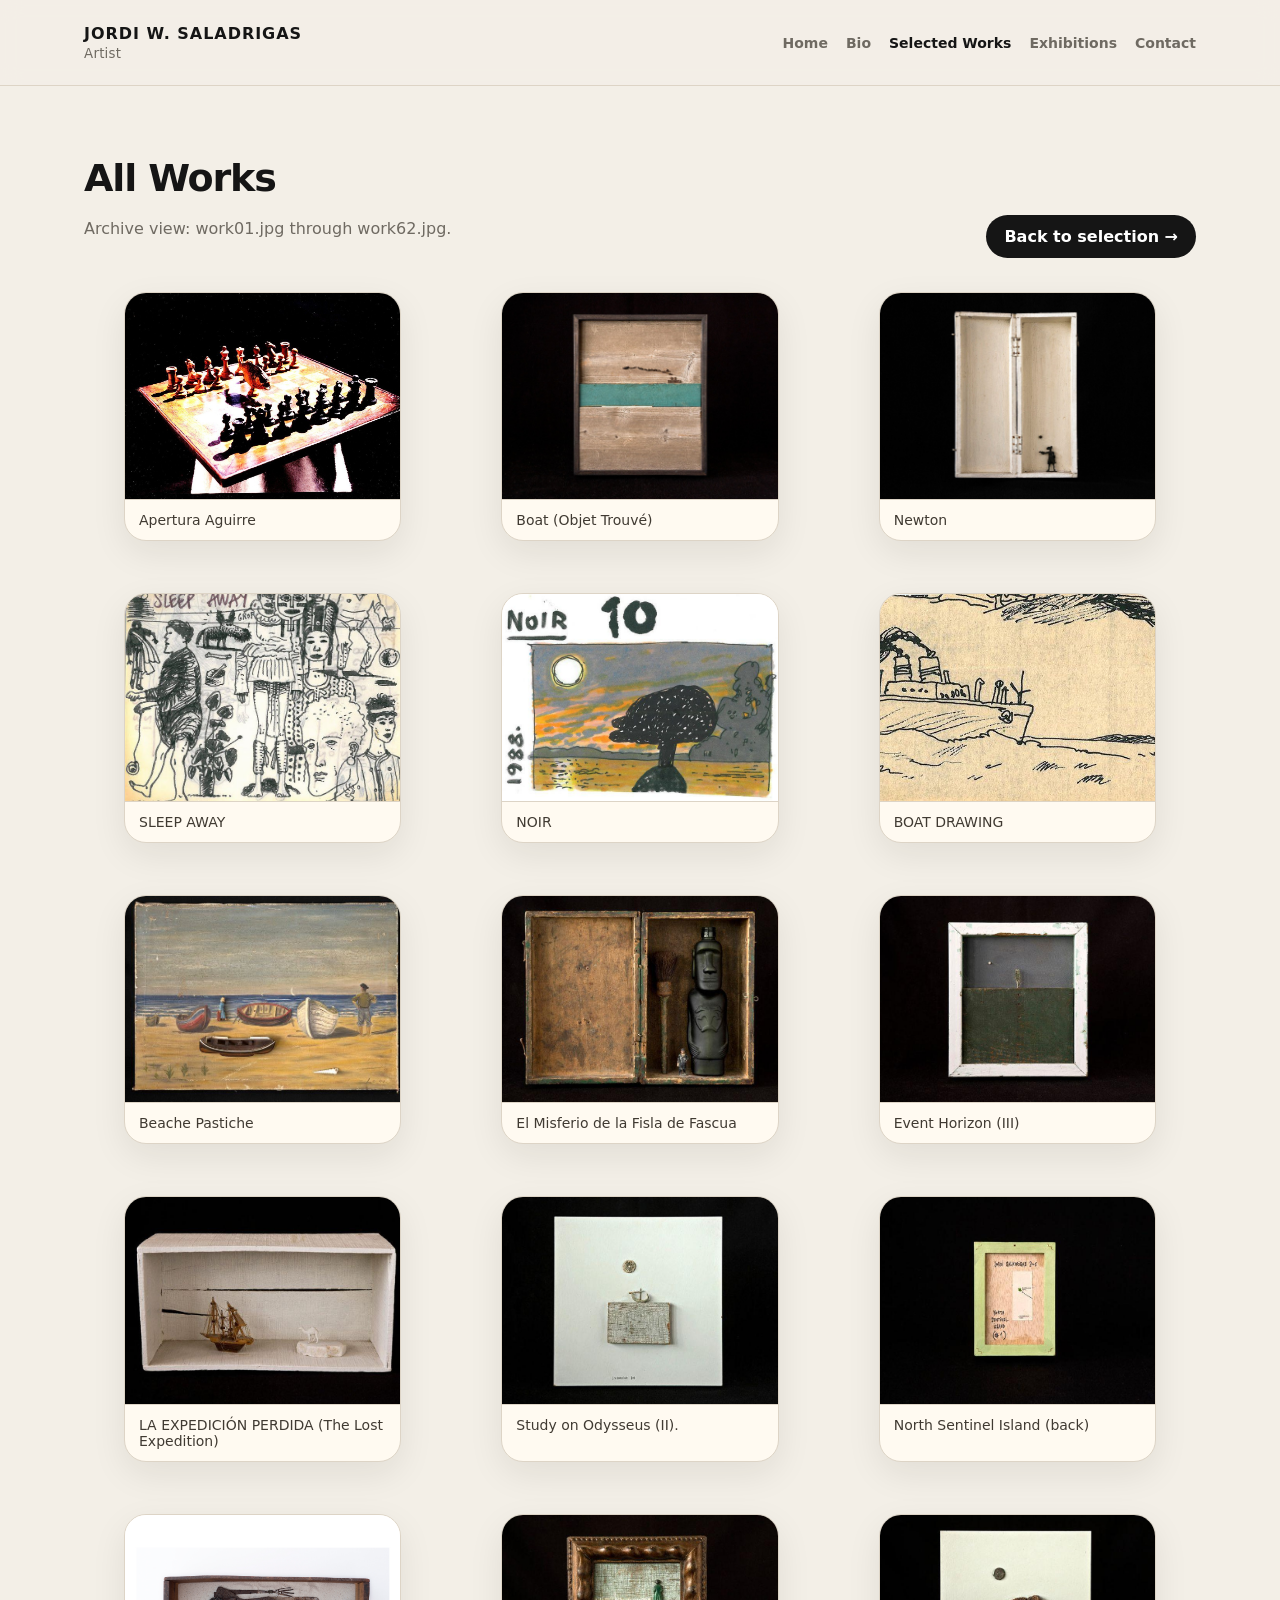
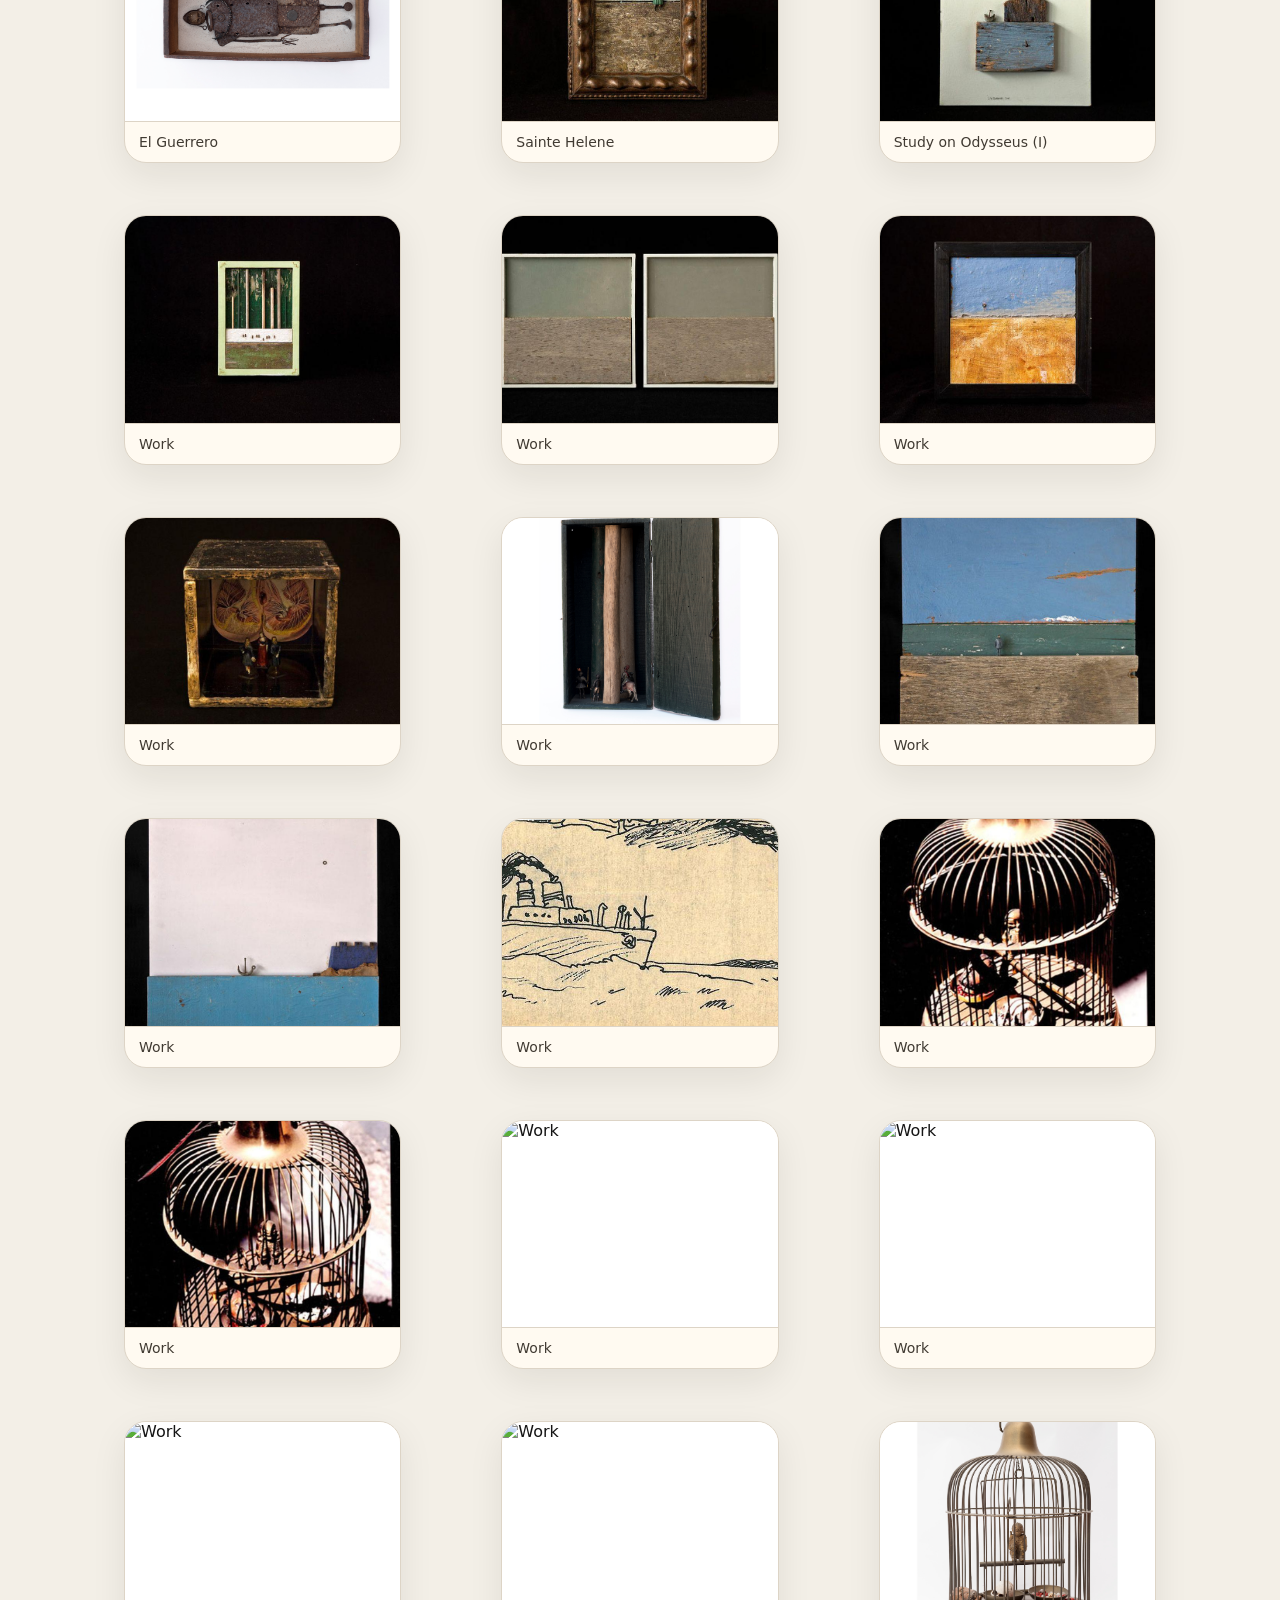
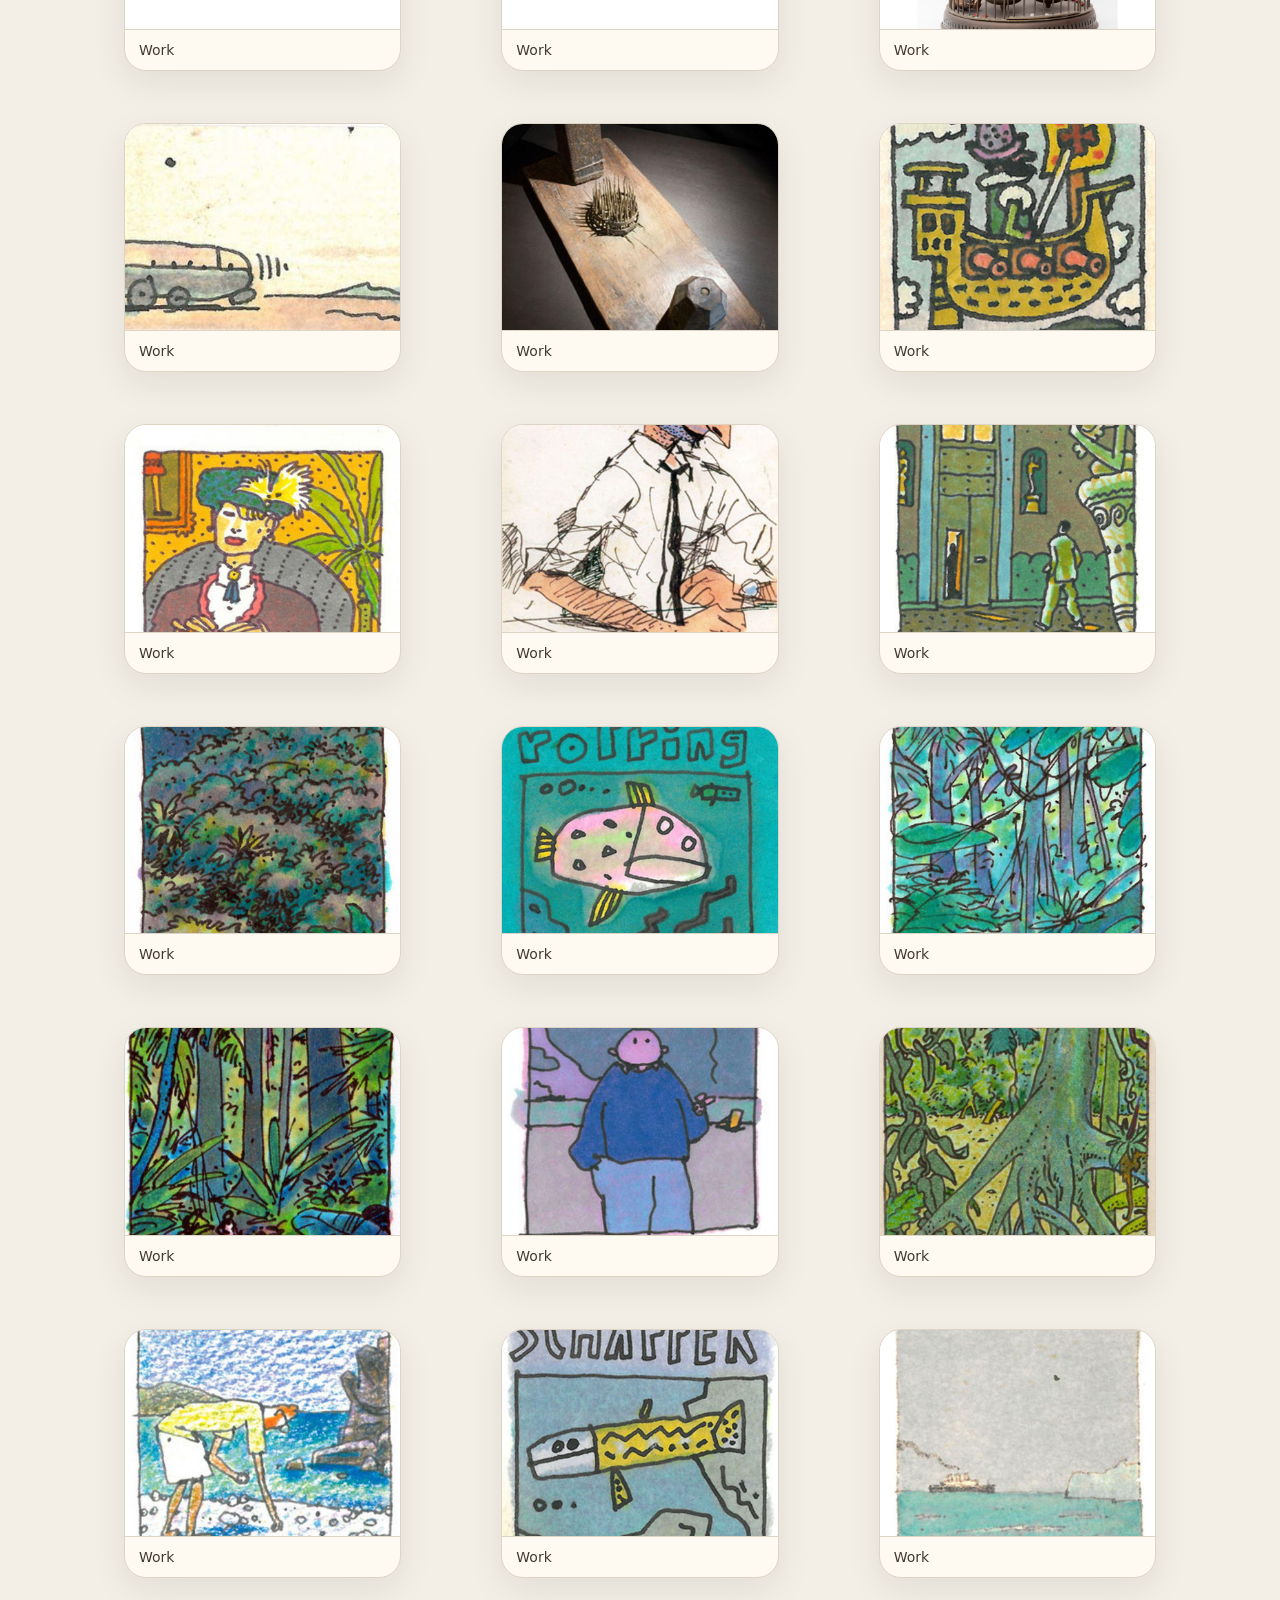
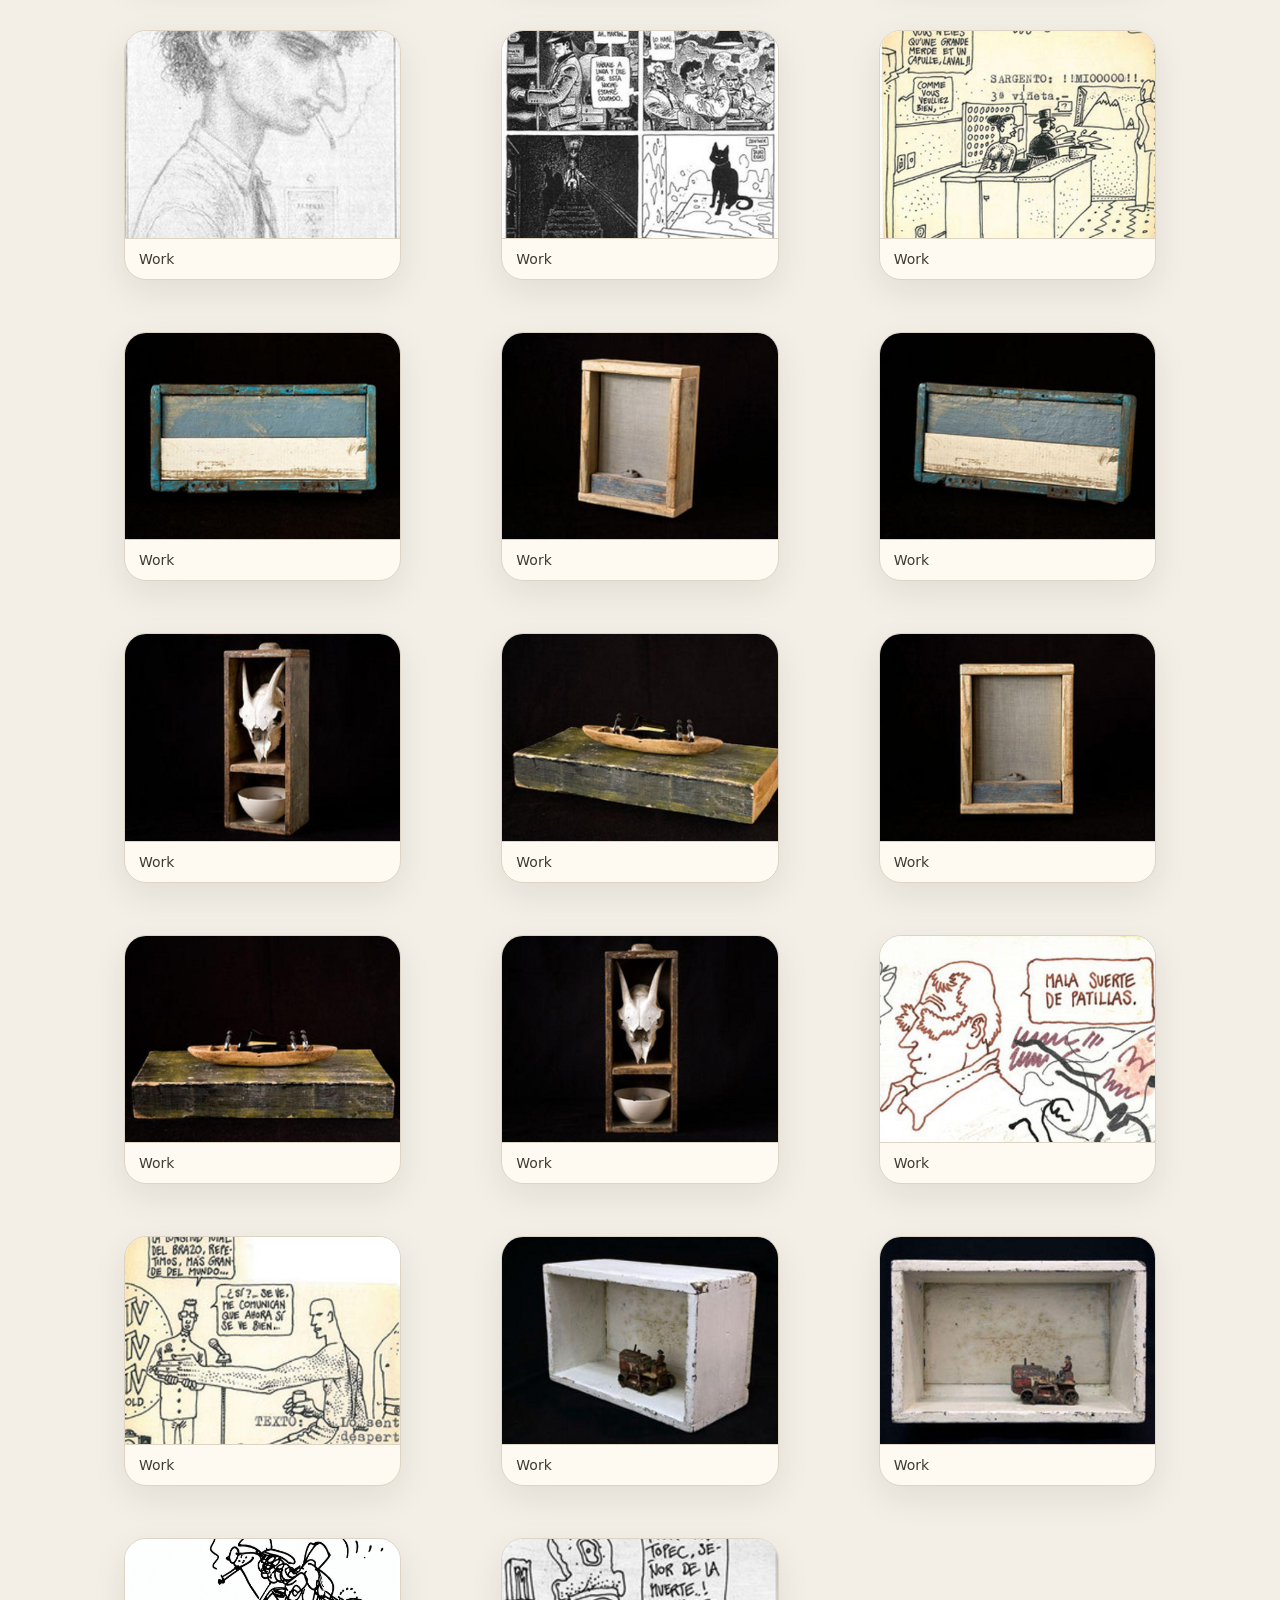
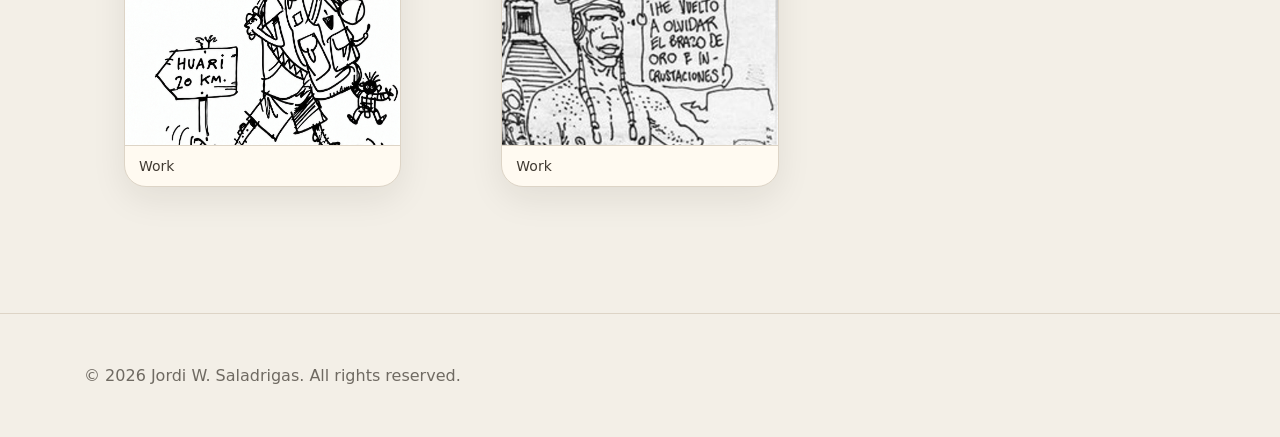
==== all-works.html @ e80fbc84 "Add files via upload" ====
<!doctype html><html lang="en"><head><meta charset="utf-8"><meta name="viewport" content="width=device-width, initial-scale=1"><title>Jordi W. Saladrigas — All Works</title><link rel="stylesheet" href="styles.css?v=cream-mobile-1"></head><body><header><div class="wrap nav"><a class="brand" href="index.html">JORDI W. SALADRIGAS<small>Artist</small></a><nav class="menu"><a href="index.html" class="">Home</a><a href="bio.html" class="">Bio</a><a href="selected-works.html" class="active">Selected Works</a><a href="exhibitions.html" class="">Exhibitions</a><a href="contact.html" class="">Contact</a></nav></div></header><main class="wrap"><section class="section"><div class="section-head"><div><h2>All Works</h2><p class="sub">Archive view: work01.jpg through work62.jpg.</p></div><a class="button" href="selected-works.html">Back to selection →</a></div><div class="grid"><figure class="tile"><img src="assets/work01.jpg" alt="Work" loading="lazy" onclick="openLightbox(this)" onerror="this.closest(\'figure\').remove()"><figcaption class="cap">Work</figcaption></figure><figure class="tile"><img src="assets/work02.jpg" alt="Work" loading="lazy" onclick="openLightbox(this)" onerror="this.closest(\'figure\').remove()"><figcaption class="cap">Work</figcaption></figure><figure class="tile"><img src="assets/work03.jpg" alt="Work" loading="lazy" onclick="openLightbox(this)" onerror="this.closest(\'figure\').remove()"><figcaption class="cap">Work</figcaption></figure><figure class="tile"><img src="assets/work04.jpg" alt="Work" loading="lazy" onclick="openLightbox(this)" onerror="this.closest(\'figure\').remove()"><figcaption class="cap">Work</figcaption></figure><figure class="tile"><img src="assets/work05.jpg" alt="Work" loading="lazy" onclick="openLightbox(this)" onerror="this.closest(\'figure\').remove()"><figcaption class="cap">Work</figcaption></figure><figure class="tile"><img src="assets/work06.jpg" alt="Work" loading="lazy" onclick="openLightbox(this)" onerror="this.closest(\'figure\').remove()"><figcaption class="cap">Work</figcaption></figure><figure class="tile"><img src="assets/work07.jpg" alt="Work" loading="lazy" onclick="openLightbox(this)" onerror="this.closest(\'figure\').remove()"><figcaption class="cap">Work</figcaption></figure><figure class="tile"><img src="assets/work08.jpg" alt="Work" loading="lazy" onclick="openLightbox(this)" onerror="this.closest(\'figure\').remove()"><figcaption class="cap">Work</figcaption></figure><figure class="tile"><img src="assets/work09.jpg" alt="Work" loading="lazy" onclick="openLightbox(this)" onerror="this.closest(\'figure\').remove()"><figcaption class="cap">Work</figcaption></figure><figure class="tile"><img src="assets/work10.jpg" alt="Work" loading="lazy" onclick="openLightbox(this)" onerror="this.closest(\'figure\').remove()"><figcaption class="cap">Work</figcaption></figure><figure class="tile"><img src="assets/work11.jpg" alt="Work" loading="lazy" onclick="openLightbox(this)" onerror="this.closest(\'figure\').remove()"><figcaption class="cap">Work</figcaption></figure><figure class="tile"><img src="assets/work12.jpg" alt="Work" loading="lazy" onclick="openLightbox(this)" onerror="this.closest(\'figure\').remove()"><figcaption class="cap">Work</figcaption></figure><figure class="tile"><img src="assets/work13.jpg" alt="Work" loading="lazy" onclick="openLightbox(this)" onerror="this.closest(\'figure\').remove()"><figcaption class="cap">Work</figcaption></figure><figure class="tile"><img src="assets/work14.jpg" alt="Work" loading="lazy" onclick="openLightbox(this)" onerror="this.closest(\'figure\').remove()"><figcaption class="cap">Work</figcaption></figure><figure class="tile"><img src="assets/work15.jpg" alt="Work" loading="lazy" onclick="openLightbox(this)" onerror="this.closest(\'figure\').remove()"><figcaption class="cap">Work</figcaption></figure><figure class="tile"><img src="assets/work16.jpg" alt="Work" loading="lazy" onclick="openLightbox(this)" onerror="this.closest(\'figure\').remove()"><figcaption class="cap">Work</figcaption></figure><figure class="tile"><img src="assets/work17.jpg" alt="Work" loading="lazy" onclick="openLightbox(this)" onerror="this.closest(\'figure\').remove()"><figcaption class="cap">Work</figcaption></figure><figure class="tile"><img src="assets/work18.jpg" alt="Work" loading="lazy" onclick="openLightbox(this)" onerror="this.closest(\'figure\').remove()"><figcaption class="cap">Work</figcaption></figure><figure class="tile"><img src="assets/work19.jpg" alt="Work" loading="lazy" onclick="openLightbox(this)" onerror="this.closest(\'figure\').remove()"><figcaption class="cap">Work</figcaption></figure><figure class="tile"><img src="assets/work20.jpg" alt="Work" loading="lazy" onclick="openLightbox(this)" onerror="this.closest(\'figure\').remove()"><figcaption class="cap">Work</figcaption></figure><figure class="tile"><img src="assets/work21.jpg" alt="Work" loading="lazy" onclick="openLightbox(this)" onerror="this.closest(\'figure\').remove()"><figcaption class="cap">Work</figcaption></figure><figure class="tile"><img src="assets/work22.jpg" alt="Work" loading="lazy" onclick="openLightbox(this)" onerror="this.closest(\'figure\').remove()"><figcaption class="cap">Work</figcaption></figure><figure class="tile"><img src="assets/work23.jpg" alt="Work" loading="lazy" onclick="openLightbox(this)" onerror="this.closest(\'figure\').remove()"><figcaption class="cap">Work</figcaption></figure><figure class="tile"><img src="assets/work24.jpg" alt="Work" loading="lazy" onclick="openLightbox(this)" onerror="this.closest(\'figure\').remove()"><figcaption class="cap">Work</figcaption></figure><figure class="tile"><img src="assets/work25.jpg" alt="Work" loading="lazy" onclick="openLightbox(this)" onerror="this.closest(\'figure\').remove()"><figcaption class="cap">Work</figcaption></figure><figure class="tile"><img src="assets/work26.jpg" alt="Work" loading="lazy" onclick="openLightbox(this)" onerror="this.closest(\'figure\').remove()"><figcaption class="cap">Work</figcaption></figure><figure class="tile"><img src="assets/work27.jpg" alt="Work" loading="lazy" onclick="openLightbox(this)" onerror="this.closest(\'figure\').remove()"><figcaption class="cap">Work</figcaption></figure><figure class="tile"><img src="assets/work28.jpg" alt="Work" loading="lazy" onclick="openLightbox(this)" onerror="this.closest(\'figure\').remove()"><figcaption class="cap">Work</figcaption></figure><figure class="tile"><img src="assets/work29.jpg" alt="Work" loading="lazy" onclick="openLightbox(this)" onerror="this.closest(\'figure\').remove()"><figcaption class="cap">Work</figcaption></figure><figure class="tile"><img src="assets/work30.jpg" alt="Work" loading="lazy" onclick="openLightbox(this)" onerror="this.closest(\'figure\').remove()"><figcaption class="cap">Work</figcaption></figure><figure class="tile"><img src="assets/work31.jpg" alt="Work" loading="lazy" onclick="openLightbox(this)" onerror="this.closest(\'figure\').remove()"><figcaption class="cap">Work</figcaption></figure><figure class="tile"><img src="assets/work32.jpg" alt="Work" loading="lazy" onclick="openLightbox(this)" onerror="this.closest(\'figure\').remove()"><figcaption class="cap">Work</figcaption></figure><figure class="tile"><img src="assets/work33.jpg" alt="Work" loading="lazy" onclick="openLightbox(this)" onerror="this.closest(\'figure\').remove()"><figcaption class="cap">Work</figcaption></figure><figure class="tile"><img src="assets/work34.jpg" alt="Work" loading="lazy" onclick="openLightbox(this)" onerror="this.closest(\'figure\').remove()"><figcaption class="cap">Work</figcaption></figure><figure class="tile"><img src="assets/work35.jpg" alt="Work" loading="lazy" onclick="openLightbox(this)" onerror="this.closest(\'figure\').remove()"><figcaption class="cap">Work</figcaption></figure><figure class="tile"><img src="assets/work36.jpg" alt="Work" loading="lazy" onclick="openLightbox(this)" onerror="this.closest(\'figure\').remove()"><figcaption class="cap">Work</figcaption></figure><figure class="tile"><img src="assets/work37.jpg" alt="Work" loading="lazy" onclick="openLightbox(this)" onerror="this.closest(\'figure\').remove()"><figcaption class="cap">Work</figcaption></figure><figure class="tile"><img src="assets/work38.jpg" alt="Work" loading="lazy" onclick="openLightbox(this)" onerror="this.closest(\'figure\').remove()"><figcaption class="cap">Work</figcaption></figure><figure class="tile"><img src="assets/work39.jpg" alt="Work" loading="lazy" onclick="openLightbox(this)" onerror="this.closest(\'figure\').remove()"><figcaption class="cap">Work</figcaption></figure><figure class="tile"><img src="assets/work40.jpg" alt="Work" loading="lazy" onclick="openLightbox(this)" onerror="this.closest(\'figure\').remove()"><figcaption class="cap">Work</figcaption></figure><figure class="tile"><img src="assets/work41.jpg" alt="Work" loading="lazy" onclick="openLightbox(this)" onerror="this.closest(\'figure\').remove()"><figcaption class="cap">Work</figcaption></figure><figure class="tile"><img src="assets/work42.jpg" alt="Work" loading="lazy" onclick="openLightbox(this)" onerror="this.closest(\'figure\').remove()"><figcaption class="cap">Work</figcaption></figure><figure class="tile"><img src="assets/work43.jpg" alt="Work" loading="lazy" onclick="openLightbox(this)" onerror="this.closest(\'figure\').remove()"><figcaption class="cap">Work</figcaption></figure><figure class="tile"><img src="assets/work44.jpg" alt="Work" loading="lazy" onclick="openLightbox(this)" onerror="this.closest(\'figure\').remove()"><figcaption class="cap">Work</figcaption></figure><figure class="tile"><img src="assets/work45.jpg" alt="Work" loading="lazy" onclick="openLightbox(this)" onerror="this.closest(\'figure\').remove()"><figcaption class="cap">Work</figcaption></figure><figure class="tile"><img src="assets/work46.jpg" alt="Work" loading="lazy" onclick="openLightbox(this)" onerror="this.closest(\'figure\').remove()"><figcaption class="cap">Work</figcaption></figure><figure class="tile"><img src="assets/work47.jpg" alt="Work" loading="lazy" onclick="openLightbox(this)" onerror="this.closest(\'figure\').remove()"><figcaption class="cap">Work</figcaption></figure><figure class="tile"><img src="assets/work48.jpg" alt="Work" loading="lazy" onclick="openLightbox(this)" onerror="this.closest(\'figure\').remove()"><figcaption class="cap">Work</figcaption></figure><figure class="tile"><img src="assets/work49.jpg" alt="Work" loading="lazy" onclick="openLightbox(this)" onerror="this.closest(\'figure\').remove()"><figcaption class="cap">Work</figcaption></figure><figure class="tile"><img src="assets/work50.jpg" alt="Work" loading="lazy" onclick="openLightbox(this)" onerror="this.closest(\'figure\').remove()"><figcaption class="cap">Work</figcaption></figure><figure class="tile"><img src="assets/work51.jpg" alt="Work" loading="lazy" onclick="openLightbox(this)" onerror="this.closest(\'figure\').remove()"><figcaption class="cap">Work</figcaption></figure><figure class="tile"><img src="assets/work52.jpg" alt="Work" loading="lazy" onclick="openLightbox(this)" onerror="this.closest(\'figure\').remove()"><figcaption class="cap">Work</figcaption></figure><figure class="tile"><img src="assets/work53.jpg" alt="Work" loading="lazy" onclick="openLightbox(this)" onerror="this.closest(\'figure\').remove()"><figcaption class="cap">Work</figcaption></figure><figure class="tile"><img src="assets/work54.jpg" alt="Work" loading="lazy" onclick="openLightbox(this)" onerror="this.closest(\'figure\').remove()"><figcaption class="cap">Work</figcaption></figure><figure class="tile"><img src="assets/work55.jpg" alt="Work" loading="lazy" onclick="openLightbox(this)" onerror="this.closest(\'figure\').remove()"><figcaption class="cap">Work</figcaption></figure><figure class="tile"><img src="assets/work56.jpg" alt="Work" loading="lazy" onclick="openLightbox(this)" onerror="this.closest(\'figure\').remove()"><figcaption class="cap">Work</figcaption></figure><figure class="tile"><img src="assets/work57.jpg" alt="Work" loading="lazy" onclick="openLightbox(this)" onerror="this.closest(\'figure\').remove()"><figcaption class="cap">Work</figcaption></figure><figure class="tile"><img src="assets/work58.jpg" alt="Work" loading="lazy" onclick="openLightbox(this)" onerror="this.closest(\'figure\').remove()"><figcaption class="cap">Work</figcaption></figure><figure class="tile"><img src="assets/work59.jpg" alt="Work" loading="lazy" onclick="openLightbox(this)" onerror="this.closest(\'figure\').remove()"><figcaption class="cap">Work</figcaption></figure><figure class="tile"><img src="assets/work60.jpg" alt="Work" loading="lazy" onclick="openLightbox(this)" onerror="this.closest(\'figure\').remove()"><figcaption class="cap">Work</figcaption></figure><figure class="tile"><img src="assets/work61.jpg" alt="Work" loading="lazy" onclick="openLightbox(this)" onerror="this.closest(\'figure\').remove()"><figcaption class="cap">Work</figcaption></figure><figure class="tile"><img src="assets/work62.jpg" alt="Work" loading="lazy" onclick="openLightbox(this)" onerror="this.closest(\'figure\').remove()"><figcaption class="cap">Work</figcaption></figure></div></section><dialog id="lb" onclick="if(event.target===this)this.close()"><button class="close" onclick="document.getElementById('lb').close()">Close</button><div class="lightbox"><img id="lbimg" alt="Work"></div></dialog></main><footer><div class="wrap">© <span id="y"></span> Jordi W. Saladrigas. All rights reserved.</div></footer><script>
async function applyTitles(){try{const r=await fetch('assets/titles.json',{cache:'no-store'});if(!r.ok)return;const m=await r.json();document.querySelectorAll('figure.tile').forEach(f=>{const i=f.querySelector('img'),c=f.querySelector('.cap');if(!i||!c)return;const k=(i.getAttribute('src')||'').split('/').pop();const t=m[k];if(t&&t.trim()){c.textContent=t;i.alt=t;}})}catch(e){console.log('titles.json not loaded',e)}}
function openLightbox(img){const lb=document.getElementById('lb'),im=document.getElementById('lbimg');im.src=img.src;im.alt=img.alt||'Work';lb.showModal();}
document.addEventListener('DOMContentLoaded',()=>{const y=document.getElementById('y');if(y)y.textContent=new Date().getFullYear();applyTitles();});
</script></body></html>
---- styles.css ----
:root{
  --bg:#f3efe7;
  --paper:#fffaf1;
  --ink:#151515;
  --muted:#6f6a62;
  --line:#ddd4c6;
  --accent:#7a2f1f;
  --shadow:0 12px 35px rgba(30,20,10,.08);
}

*{box-sizing:border-box}
html,body{
  margin:0 !important;
  padding:0 !important;
  background:#f3efe7 !important;
  color:#151515 !important;
  font-family:Inter,system-ui,-apple-system,Segoe UI,Roboto,Arial,sans-serif;
  overflow-x:hidden;
}
body{min-width:0}
a{color:inherit;text-decoration:none}
img{max-width:100%;display:block}
.wrap{width:100%;max-width:1160px;margin:0 auto;padding:24px}

header{
  position:sticky;
  top:0;
  z-index:10;
  background:rgba(243,239,231,.94) !important;
  backdrop-filter:blur(10px);
  border-bottom:1px solid var(--line);
}
.nav{display:flex;align-items:center;justify-content:space-between;gap:24px}
.brand{font-weight:800;letter-spacing:.06em;font-size:16px;flex:0 0 auto}
.brand small{display:block;font-weight:400;letter-spacing:.02em;color:var(--muted);margin-top:3px}
.menu{display:flex;gap:18px;align-items:center;justify-content:flex-end;flex-wrap:wrap;font-weight:600;font-size:14px;color:var(--muted)}
.menu a.active,.menu a:hover{color:var(--ink)}

.hero{display:grid;grid-template-columns:minmax(0,1.05fr) minmax(0,.95fr);gap:34px;align-items:center;padding:56px 0 34px}
.kicker{text-transform:uppercase;letter-spacing:.16em;color:var(--accent);font-size:12px;font-weight:800}
h1{font-size:clamp(34px,5vw,64px);line-height:.96;margin:14px 0 18px;letter-spacing:-.04em}
h2{font-size:clamp(25px,3vw,38px);margin:0 0 14px;letter-spacing:-.03em}
h3{font-size:20px;margin:0 0 12px}
.lead{font-size:clamp(17px,1.7vw,21px);line-height:1.6;color:#332f29;max-width:680px}
.sub{color:var(--muted);line-height:1.6}

.hero-card,.hero-figure{
  background:var(--paper) !important;
  border:1px solid var(--line);
  border-radius:26px;
  padding:16px;
  box-shadow:var(--shadow);
  overflow:hidden;
}
.hero-card img,.hero-figure img{width:100%;max-height:560px;object-fit:contain;border-radius:18px;background:#fff}

.section{padding:46px 0}
.section-head{display:flex;align-items:flex-end;justify-content:space-between;gap:20px;margin-bottom:18px}
.grid{display:grid;grid-template-columns:repeat(3,minmax(0,1fr));gap:20px}
.tile{position:relative;background:var(--paper) !important;border:1px solid var(--line);border-radius:22px;overflow:hidden;box-shadow:var(--shadow)}
.tile img{width:100%;aspect-ratio:4/3;object-fit:cover;background:#fff;cursor:zoom-in}
.tile .cap,.cap{position:static !important;padding:12px 14px;color:#403a32 !important;font-size:14px;border-top:1px solid var(--line);background:transparent !important}

.card{background:var(--paper) !important;border:1px solid var(--line);border-radius:24px;padding:24px;box-shadow:var(--shadow);line-height:1.7;max-width:100%;overflow-wrap:anywhere}
.list{list-style:none;margin:0;padding:0}
.list li{padding:14px 0;border-bottom:1px solid var(--line);color:#302b25}
.button{display:inline-flex;align-items:center;gap:8px;background:#151515;color:#fff;border-radius:999px;padding:12px 18px;font-weight:700}
.button:hover{background:var(--accent)}
footer{border-top:1px solid var(--line);color:var(--muted);padding:28px 0;margin-top:40px}

dialog{border:none;padding:0;background:transparent}
dialog::backdrop{background:rgba(0,0,0,.78)}
.lightbox{max-width:min(94vw,1180px);max-height:92vh}
.lightbox img{max-width:100%;max-height:90vh;width:auto;height:auto;background:#fff}
.close{position:fixed;top:18px;right:20px;border:1px solid rgba(255,255,255,.4);background:rgba(0,0,0,.72);color:#fff;border-radius:999px;padding:9px 14px;cursor:pointer;font-weight:700}

@media(max-width:880px){
  .wrap{padding:20px}
  .hero{grid-template-columns:1fr;padding-top:28px}
  .grid{grid-template-columns:repeat(2,minmax(0,1fr))}
  .section-head{align-items:flex-start;flex-direction:column}
}

@media(max-width:560px){
  .wrap{padding:16px}
  .nav{flex-direction:column;align-items:flex-start;gap:12px}
  .brand{font-size:15px}
  .menu{width:100%;display:grid;grid-template-columns:repeat(2,minmax(0,1fr));gap:8px;font-size:13px}
  .menu a{padding:9px 10px;border:1px solid var(--line);border-radius:999px;background:rgba(255,250,241,.75);text-align:center;white-space:normal}
  h1{font-size:36px;line-height:1.02}
  h2{font-size:28px}
  .hero{gap:20px;padding:28px 0 20px}
  .section{padding:30px 0}
  .grid{grid-template-columns:1fr;gap:16px}
  .button{width:100%;justify-content:center;text-align:center;white-space:normal}
  .card{padding:18px}
}
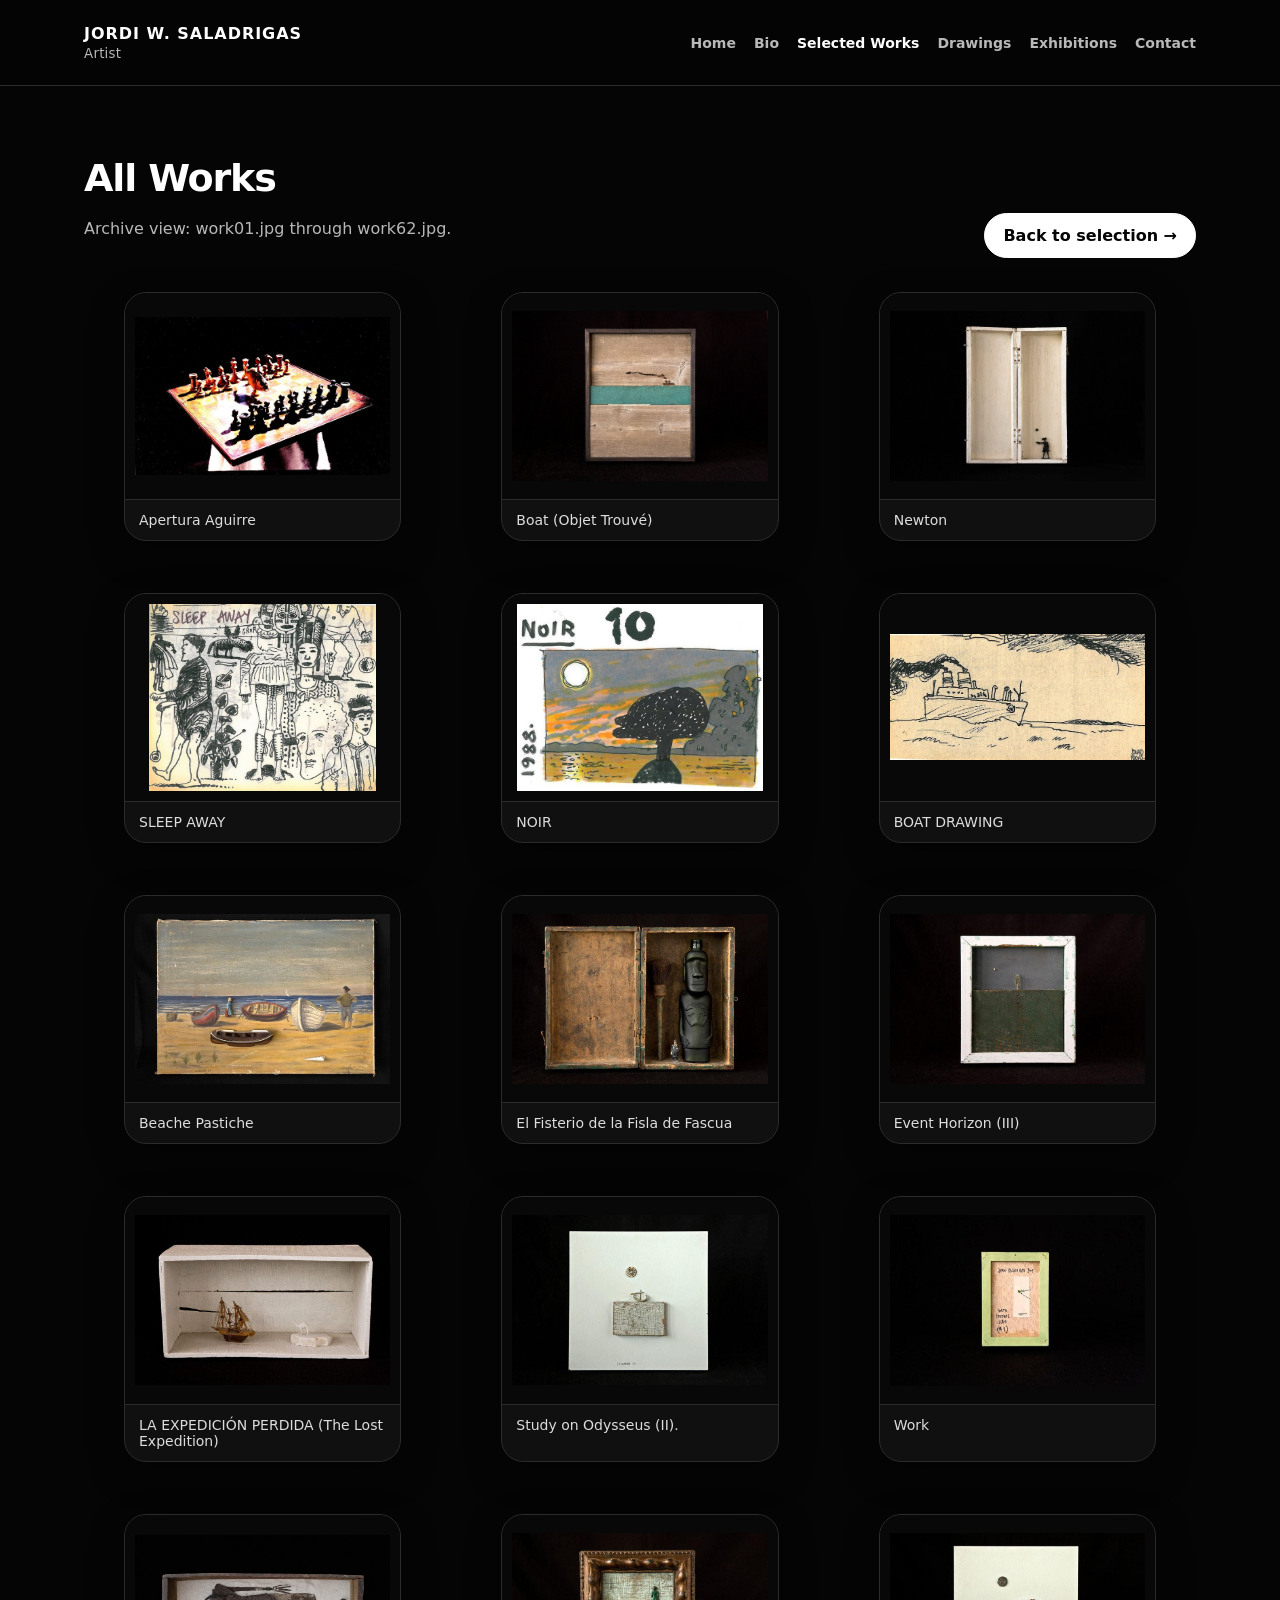
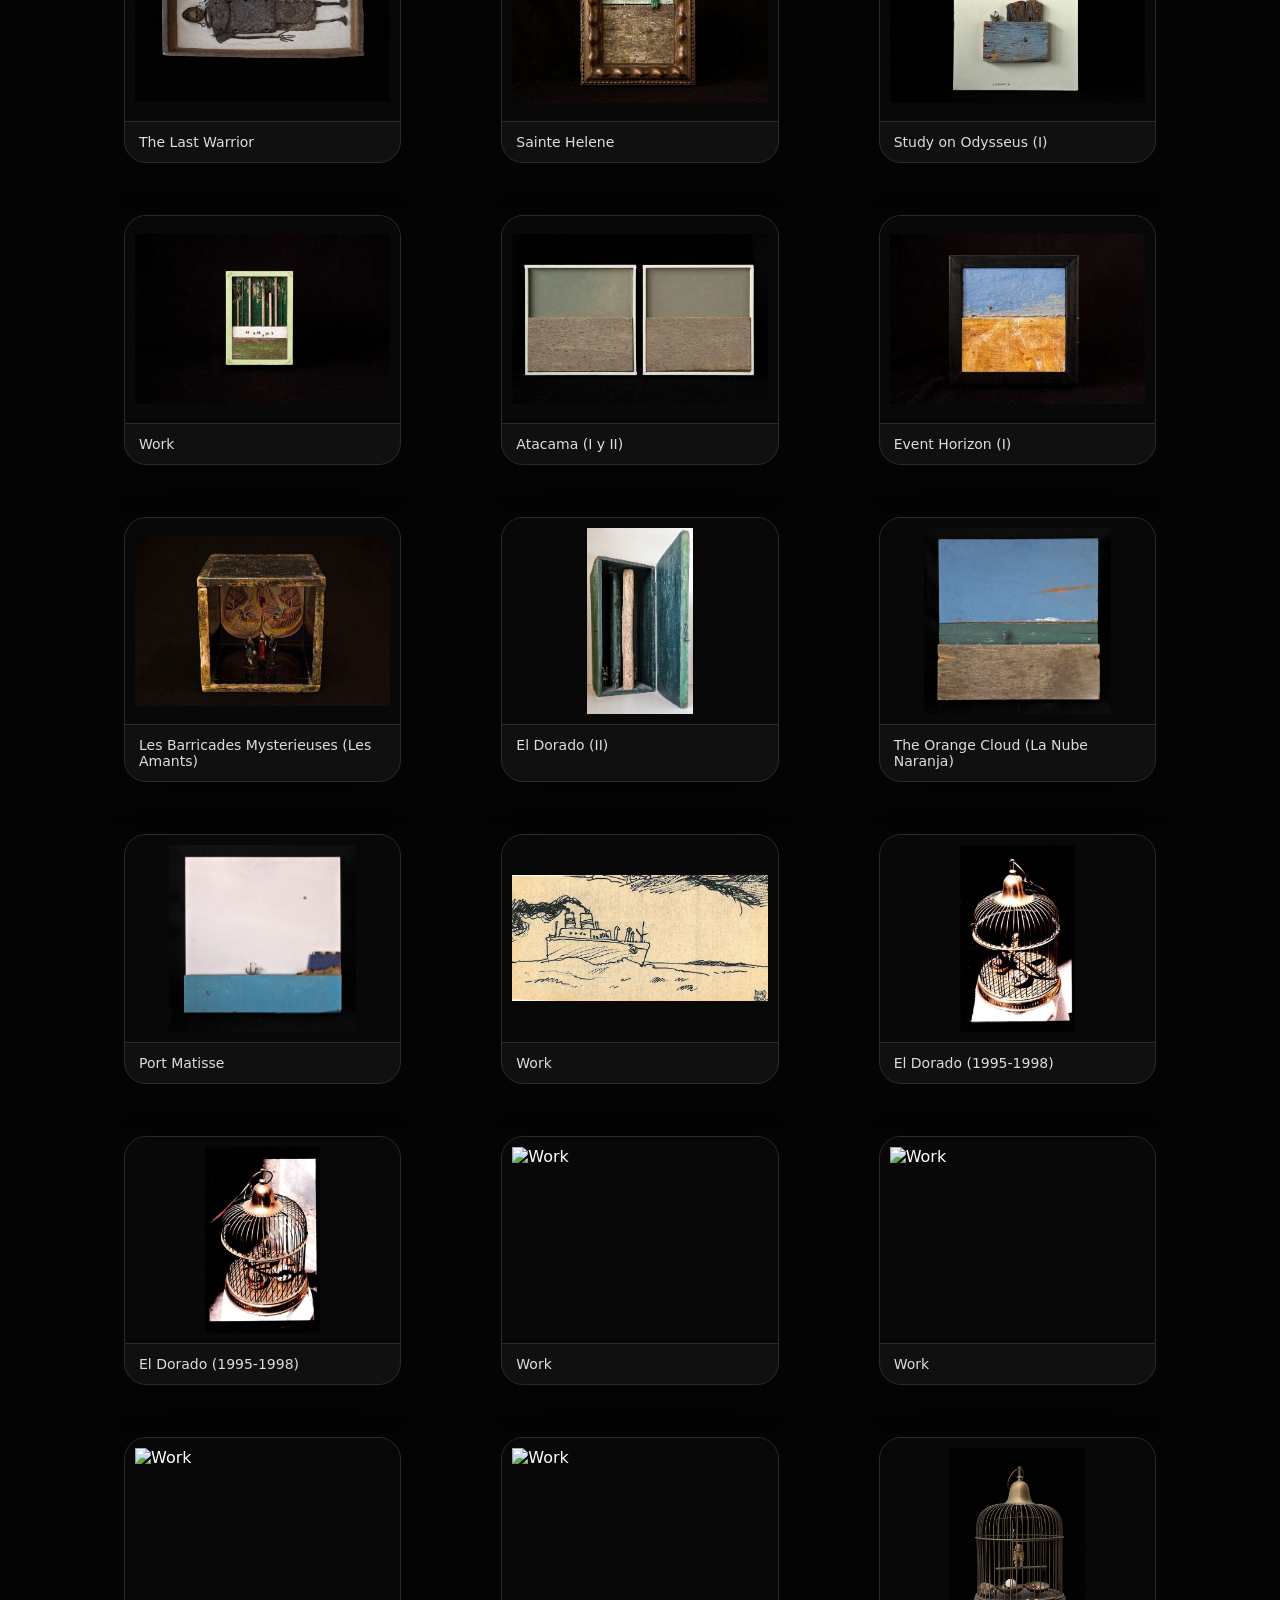
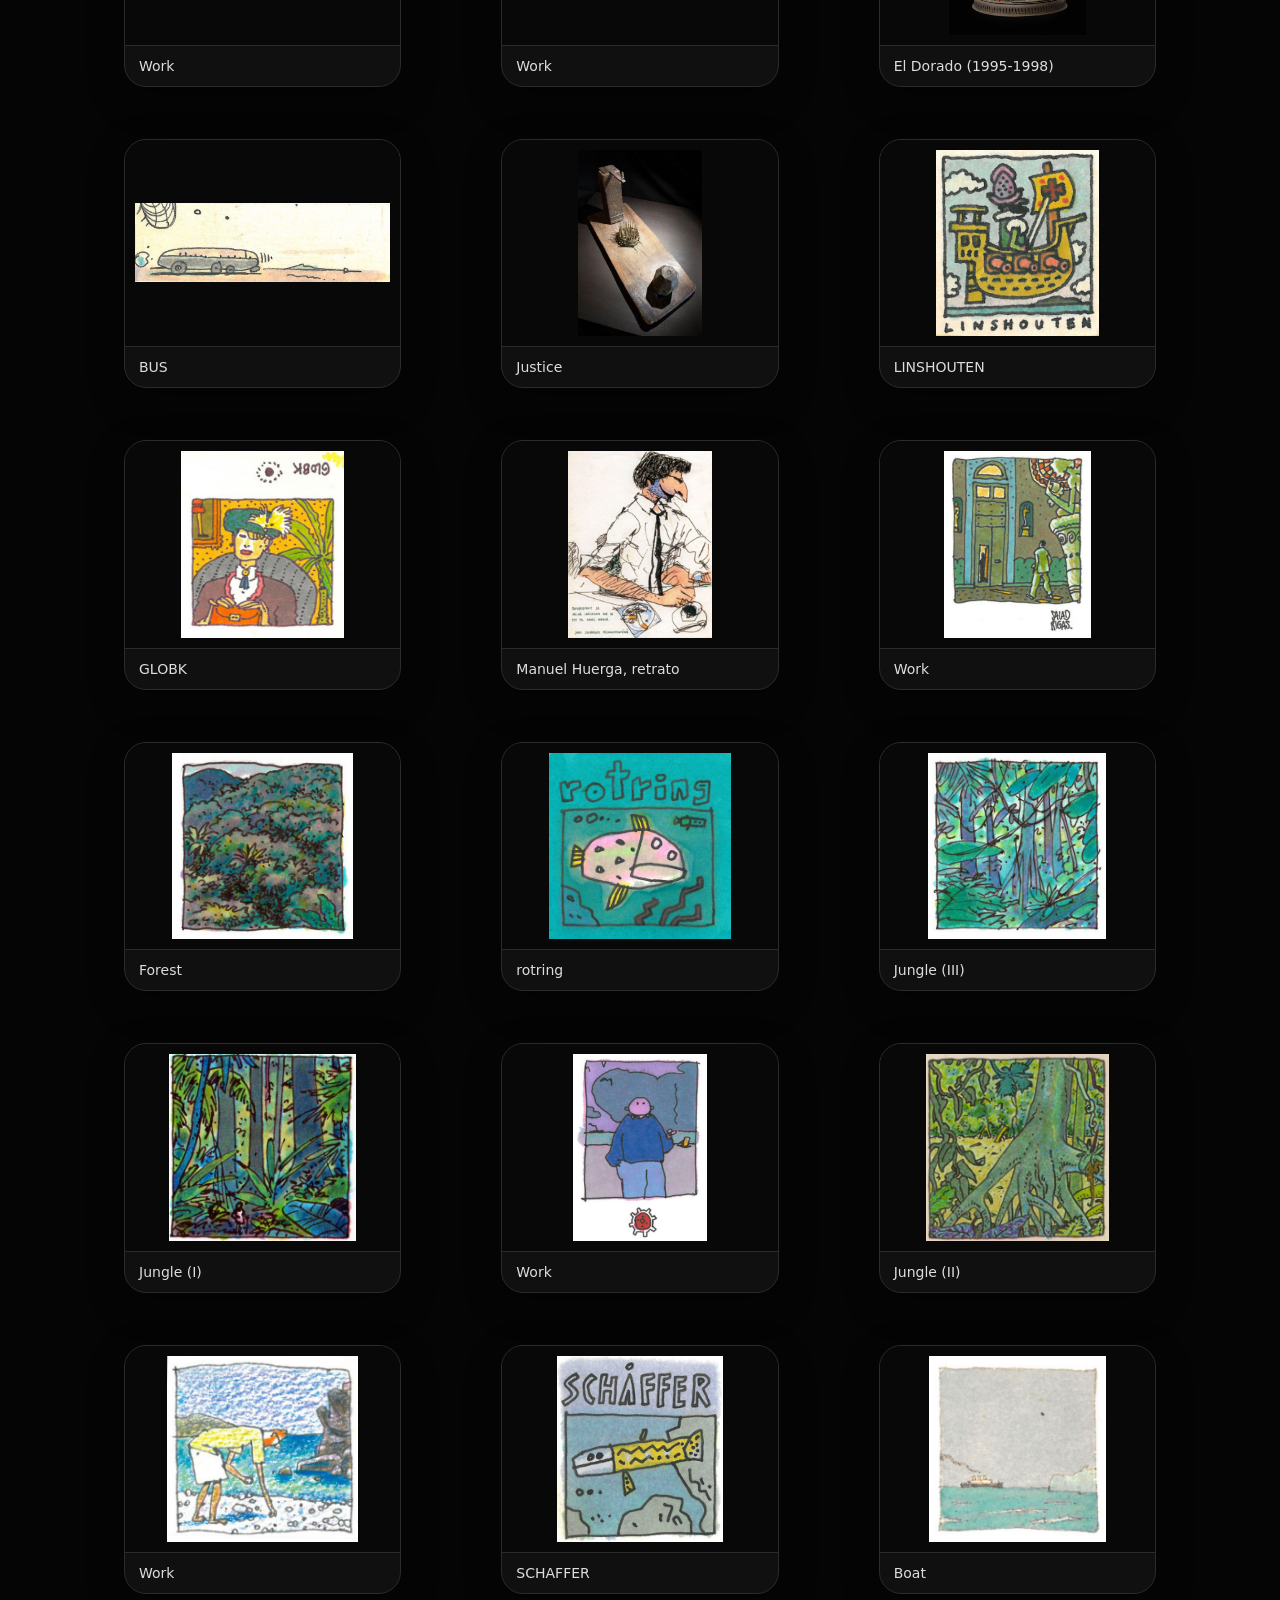
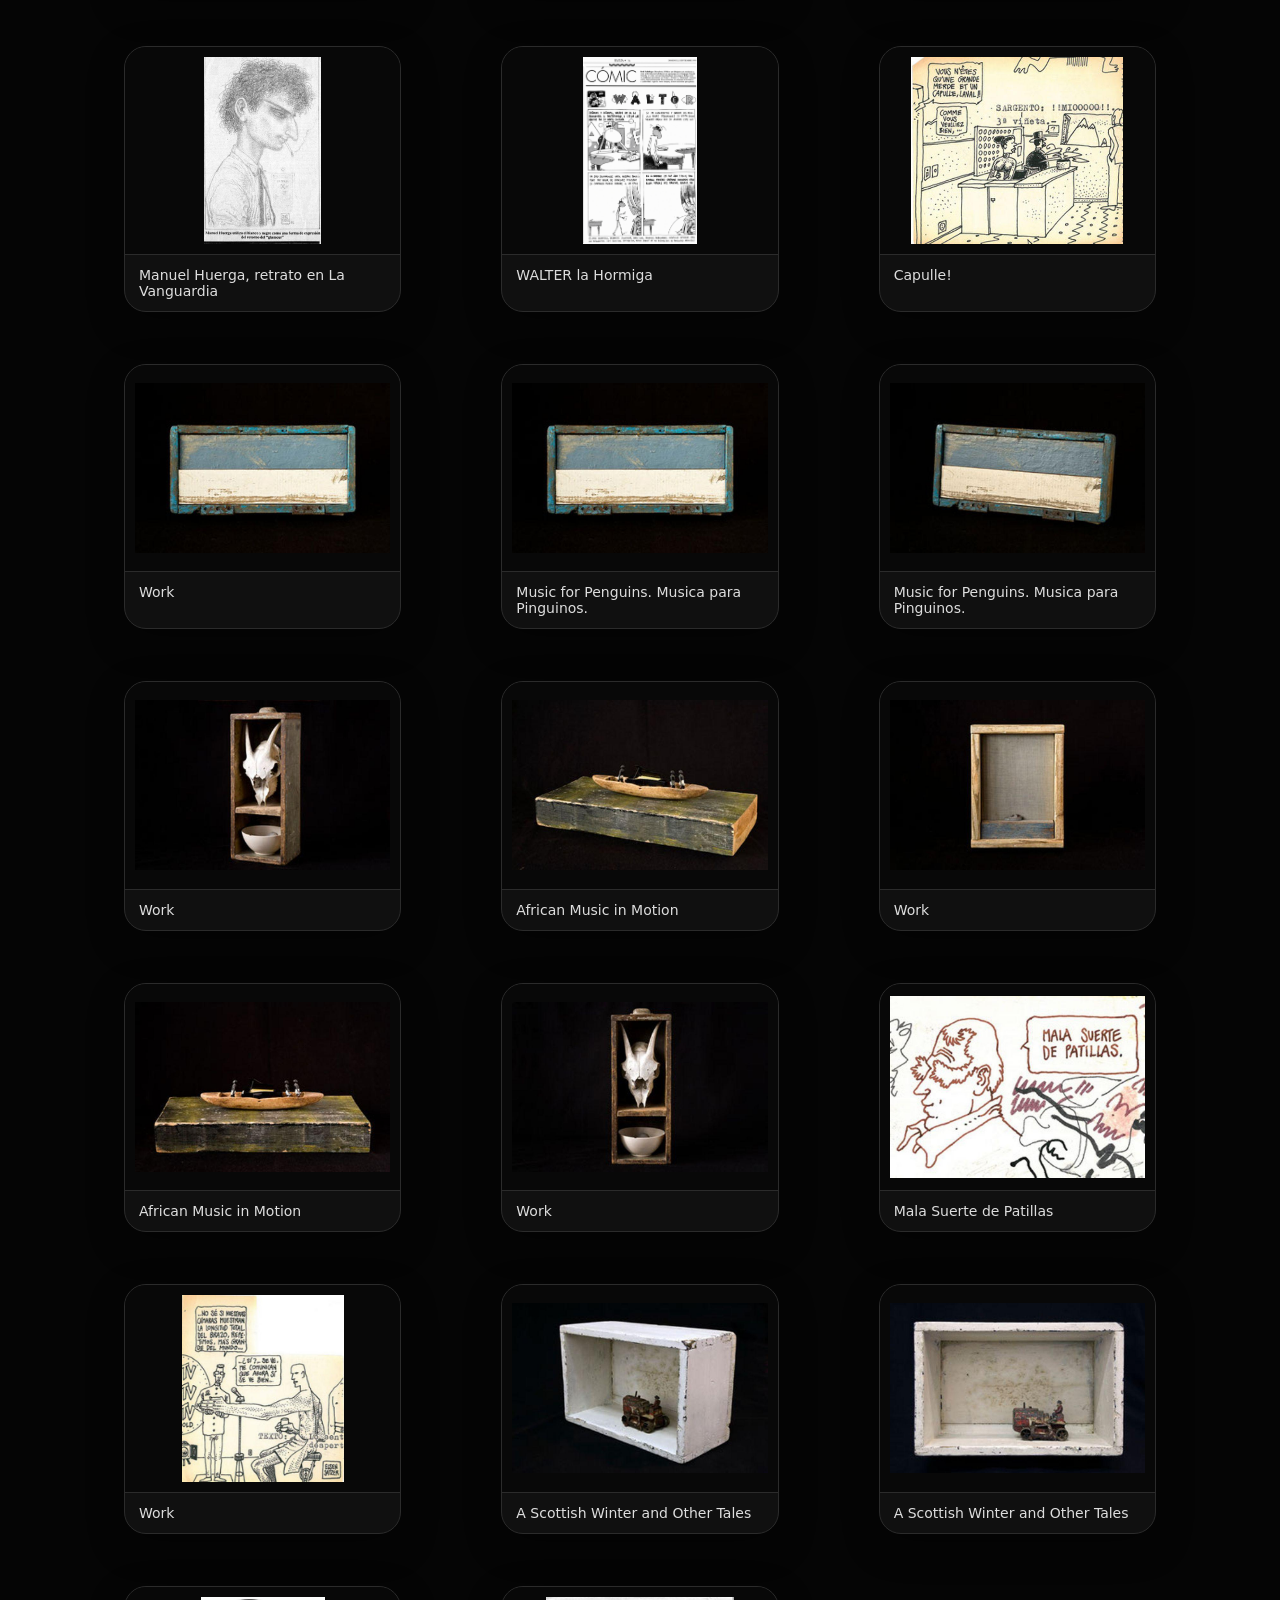
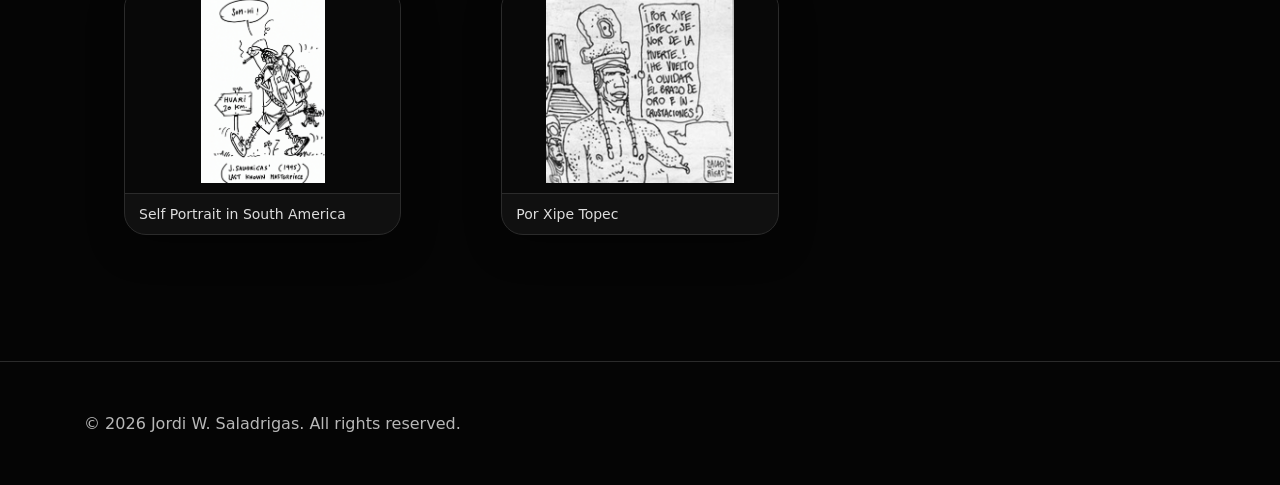
==== commit d8bd3e3b: "Add Drawings tab and 1980s drawing gallery" ====
--- a/all-works.html
+++ b/all-works.html
@@ -1,4 +1,4 @@
-<!doctype html><html lang="en"><head><meta charset="utf-8"><meta name="viewport" content="width=device-width, initial-scale=1"><title>Jordi W. Saladrigas — All Works</title><link rel="stylesheet" href="styles.css?v=cream-mobile-1"></head><body><header><div class="wrap nav"><a class="brand" href="index.html">JORDI W. SALADRIGAS<small>Artist</small></a><nav class="menu"><a href="index.html" class="">Home</a><a href="bio.html" class="">Bio</a><a href="selected-works.html" class="active">Selected Works</a><a href="exhibitions.html" class="">Exhibitions</a><a href="contact.html" class="">Contact</a></nav></div></header><main class="wrap"><section class="section"><div class="section-head"><div><h2>All Works</h2><p class="sub">Archive view: work01.jpg through work62.jpg.</p></div><a class="button" href="selected-works.html">Back to selection →</a></div><div class="grid"><figure class="tile"><img src="assets/work01.jpg" alt="Work" loading="lazy" onclick="openLightbox(this)" onerror="this.closest(\'figure\').remove()"><figcaption class="cap">Work</figcaption></figure><figure class="tile"><img src="assets/work02.jpg" alt="Work" loading="lazy" onclick="openLightbox(this)" onerror="this.closest(\'figure\').remove()"><figcaption class="cap">Work</figcaption></figure><figure class="tile"><img src="assets/work03.jpg" alt="Work" loading="lazy" onclick="openLightbox(this)" onerror="this.closest(\'figure\').remove()"><figcaption class="cap">Work</figcaption></figure><figure class="tile"><img src="assets/work04.jpg" alt="Work" loading="lazy" onclick="openLightbox(this)" onerror="this.closest(\'figure\').remove()"><figcaption class="cap">Work</figcaption></figure><figure class="tile"><img src="assets/work05.jpg" alt="Work" loading="lazy" onclick="openLightbox(this)" onerror="this.closest(\'figure\').remove()"><figcaption class="cap">Work</figcaption></figure><figure class="tile"><img src="assets/work06.jpg" alt="Work" loading="lazy" onclick="openLightbox(this)" onerror="this.closest(\'figure\').remove()"><figcaption class="cap">Work</figcaption></figure><figure class="tile"><img src="assets/work07.jpg" alt="Work" loading="lazy" onclick="openLightbox(this)" onerror="this.closest(\'figure\').remove()"><figcaption class="cap">Work</figcaption></figure><figure class="tile"><img src="assets/work08.jpg" alt="Work" loading="lazy" onclick="openLightbox(this)" onerror="this.closest(\'figure\').remove()"><figcaption class="cap">Work</figcaption></figure><figure class="tile"><img src="assets/work09.jpg" alt="Work" loading="lazy" onclick="openLightbox(this)" onerror="this.closest(\'figure\').remove()"><figcaption class="cap">Work</figcaption></figure><figure class="tile"><img src="assets/work10.jpg" alt="Work" loading="lazy" onclick="openLightbox(this)" onerror="this.closest(\'figure\').remove()"><figcaption class="cap">Work</figcaption></figure><figure class="tile"><img src="assets/work11.jpg" alt="Work" loading="lazy" onclick="openLightbox(this)" onerror="this.closest(\'figure\').remove()"><figcaption class="cap">Work</figcaption></figure><figure class="tile"><img src="assets/work12.jpg" alt="Work" loading="lazy" onclick="openLightbox(this)" onerror="this.closest(\'figure\').remove()"><figcaption class="cap">Work</figcaption></figure><figure class="tile"><img src="assets/work13.jpg" alt="Work" loading="lazy" onclick="openLightbox(this)" onerror="this.closest(\'figure\').remove()"><figcaption class="cap">Work</figcaption></figure><figure class="tile"><img src="assets/work14.jpg" alt="Work" loading="lazy" onclick="openLightbox(this)" onerror="this.closest(\'figure\').remove()"><figcaption class="cap">Work</figcaption></figure><figure class="tile"><img src="assets/work15.jpg" alt="Work" loading="lazy" onclick="openLightbox(this)" onerror="this.closest(\'figure\').remove()"><figcaption class="cap">Work</figcaption></figure><figure class="tile"><img src="assets/work16.jpg" alt="Work" loading="lazy" onclick="openLightbox(this)" onerror="this.closest(\'figure\').remove()"><figcaption class="cap">Work</figcaption></figure><figure class="tile"><img src="assets/work17.jpg" alt="Work" loading="lazy" onclick="openLightbox(this)" onerror="this.closest(\'figure\').remove()"><figcaption class="cap">Work</figcaption></figure><figure class="tile"><img src="assets/work18.jpg" alt="Work" loading="lazy" onclick="openLightbox(this)" onerror="this.closest(\'figure\').remove()"><figcaption class="cap">Work</figcaption></figure><figure class="tile"><img src="assets/work19.jpg" alt="Work" loading="lazy" onclick="openLightbox(this)" onerror="this.closest(\'figure\').remove()"><figcaption class="cap">Work</figcaption></figure><figure class="tile"><img src="assets/work20.jpg" alt="Work" loading="lazy" onclick="openLightbox(this)" onerror="this.closest(\'figure\').remove()"><figcaption class="cap">Work</figcaption></figure><figure class="tile"><img src="assets/work21.jpg" alt="Work" loading="lazy" onclick="openLightbox(this)" onerror="this.closest(\'figure\').remove()"><figcaption class="cap">Work</figcaption></figure><figure class="tile"><img src="assets/work22.jpg" alt="Work" loading="lazy" onclick="openLightbox(this)" onerror="this.closest(\'figure\').remove()"><figcaption class="cap">Work</figcaption></figure><figure class="tile"><img src="assets/work23.jpg" alt="Work" loading="lazy" onclick="openLightbox(this)" onerror="this.closest(\'figure\').remove()"><figcaption class="cap">Work</figcaption></figure><figure class="tile"><img src="assets/work24.jpg" alt="Work" loading="lazy" onclick="openLightbox(this)" onerror="this.closest(\'figure\').remove()"><figcaption class="cap">Work</figcaption></figure><figure class="tile"><img src="assets/work25.jpg" alt="Work" loading="lazy" onclick="openLightbox(this)" onerror="this.closest(\'figure\').remove()"><figcaption class="cap">Work</figcaption></figure><figure class="tile"><img src="assets/work26.jpg" alt="Work" loading="lazy" onclick="openLightbox(this)" onerror="this.closest(\'figure\').remove()"><figcaption class="cap">Work</figcaption></figure><figure class="tile"><img src="assets/work27.jpg" alt="Work" loading="lazy" onclick="openLightbox(this)" onerror="this.closest(\'figure\').remove()"><figcaption class="cap">Work</figcaption></figure><figure class="tile"><img src="assets/work28.jpg" alt="Work" loading="lazy" onclick="openLightbox(this)" onerror="this.closest(\'figure\').remove()"><figcaption class="cap">Work</figcaption></figure><figure class="tile"><img src="assets/work29.jpg" alt="Work" loading="lazy" onclick="openLightbox(this)" onerror="this.closest(\'figure\').remove()"><figcaption class="cap">Work</figcaption></figure><figure class="tile"><img src="assets/work30.jpg" alt="Work" loading="lazy" onclick="openLightbox(this)" onerror="this.closest(\'figure\').remove()"><figcaption class="cap">Work</figcaption></figure><figure class="tile"><img src="assets/work31.jpg" alt="Work" loading="lazy" onclick="openLightbox(this)" onerror="this.closest(\'figure\').remove()"><figcaption class="cap">Work</figcaption></figure><figure class="tile"><img src="assets/work32.jpg" alt="Work" loading="lazy" onclick="openLightbox(this)" onerror="this.closest(\'figure\').remove()"><figcaption class="cap">Work</figcaption></figure><figure class="tile"><img src="assets/work33.jpg" alt="Work" loading="lazy" onclick="openLightbox(this)" onerror="this.closest(\'figure\').remove()"><figcaption class="cap">Work</figcaption></figure><figure class="tile"><img src="assets/work34.jpg" alt="Work" loading="lazy" onclick="openLightbox(this)" onerror="this.closest(\'figure\').remove()"><figcaption class="cap">Work</figcaption></figure><figure class="tile"><img src="assets/work35.jpg" alt="Work" loading="lazy" onclick="openLightbox(this)" onerror="this.closest(\'figure\').remove()"><figcaption class="cap">Work</figcaption></figure><figure class="tile"><img src="assets/work36.jpg" alt="Work" loading="lazy" onclick="openLightbox(this)" onerror="this.closest(\'figure\').remove()"><figcaption class="cap">Work</figcaption></figure><figure class="tile"><img src="assets/work37.jpg" alt="Work" loading="lazy" onclick="openLightbox(this)" onerror="this.closest(\'figure\').remove()"><figcaption class="cap">Work</figcaption></figure><figure class="tile"><img src="assets/work38.jpg" alt="Work" loading="lazy" onclick="openLightbox(this)" onerror="this.closest(\'figure\').remove()"><figcaption class="cap">Work</figcaption></figure><figure class="tile"><img src="assets/work39.jpg" alt="Work" loading="lazy" onclick="openLightbox(this)" onerror="this.closest(\'figure\').remove()"><figcaption class="cap">Work</figcaption></figure><figure class="tile"><img src="assets/work40.jpg" alt="Work" loading="lazy" onclick="openLightbox(this)" onerror="this.closest(\'figure\').remove()"><figcaption class="cap">Work</figcaption></figure><figure class="tile"><img src="assets/work41.jpg" alt="Work" loading="lazy" onclick="openLightbox(this)" onerror="this.closest(\'figure\').remove()"><figcaption class="cap">Work</figcaption></figure><figure class="tile"><img src="assets/work42.jpg" alt="Work" loading="lazy" onclick="openLightbox(this)" onerror="this.closest(\'figure\').remove()"><figcaption class="cap">Work</figcaption></figure><figure class="tile"><img src="assets/work43.jpg" alt="Work" loading="lazy" onclick="openLightbox(this)" onerror="this.closest(\'figure\').remove()"><figcaption class="cap">Work</figcaption></figure><figure class="tile"><img src="assets/work44.jpg" alt="Work" loading="lazy" onclick="openLightbox(this)" onerror="this.closest(\'figure\').remove()"><figcaption class="cap">Work</figcaption></figure><figure class="tile"><img src="assets/work45.jpg" alt="Work" loading="lazy" onclick="openLightbox(this)" onerror="this.closest(\'figure\').remove()"><figcaption class="cap">Work</figcaption></figure><figure class="tile"><img src="assets/work46.jpg" alt="Work" loading="lazy" onclick="openLightbox(this)" onerror="this.closest(\'figure\').remove()"><figcaption class="cap">Work</figcaption></figure><figure class="tile"><img src="assets/work47.jpg" alt="Work" loading="lazy" onclick="openLightbox(this)" onerror="this.closest(\'figure\').remove()"><figcaption class="cap">Work</figcaption></figure><figure class="tile"><img src="assets/work48.jpg" alt="Work" loading="lazy" onclick="openLightbox(this)" onerror="this.closest(\'figure\').remove()"><figcaption class="cap">Work</figcaption></figure><figure class="tile"><img src="assets/work49.jpg" alt="Work" loading="lazy" onclick="openLightbox(this)" onerror="this.closest(\'figure\').remove()"><figcaption class="cap">Work</figcaption></figure><figure class="tile"><img src="assets/work50.jpg" alt="Work" loading="lazy" onclick="openLightbox(this)" onerror="this.closest(\'figure\').remove()"><figcaption class="cap">Work</figcaption></figure><figure class="tile"><img src="assets/work51.jpg" alt="Work" loading="lazy" onclick="openLightbox(this)" onerror="this.closest(\'figure\').remove()"><figcaption class="cap">Work</figcaption></figure><figure class="tile"><img src="assets/work52.jpg" alt="Work" loading="lazy" onclick="openLightbox(this)" onerror="this.closest(\'figure\').remove()"><figcaption class="cap">Work</figcaption></figure><figure class="tile"><img src="assets/work53.jpg" alt="Work" loading="lazy" onclick="openLightbox(this)" onerror="this.closest(\'figure\').remove()"><figcaption class="cap">Work</figcaption></figure><figure class="tile"><img src="assets/work54.jpg" alt="Work" loading="lazy" onclick="openLightbox(this)" onerror="this.closest(\'figure\').remove()"><figcaption class="cap">Work</figcaption></figure><figure class="tile"><img src="assets/work55.jpg" alt="Work" loading="lazy" onclick="openLightbox(this)" onerror="this.closest(\'figure\').remove()"><figcaption class="cap">Work</figcaption></figure><figure class="tile"><img src="assets/work56.jpg" alt="Work" loading="lazy" onclick="openLightbox(this)" onerror="this.closest(\'figure\').remove()"><figcaption class="cap">Work</figcaption></figure><figure class="tile"><img src="assets/work57.jpg" alt="Work" loading="lazy" onclick="openLightbox(this)" onerror="this.closest(\'figure\').remove()"><figcaption class="cap">Work</figcaption></figure><figure class="tile"><img src="assets/work58.jpg" alt="Work" loading="lazy" onclick="openLightbox(this)" onerror="this.closest(\'figure\').remove()"><figcaption class="cap">Work</figcaption></figure><figure class="tile"><img src="assets/work59.jpg" alt="Work" loading="lazy" onclick="openLightbox(this)" onerror="this.closest(\'figure\').remove()"><figcaption class="cap">Work</figcaption></figure><figure class="tile"><img src="assets/work60.jpg" alt="Work" loading="lazy" onclick="openLightbox(this)" onerror="this.closest(\'figure\').remove()"><figcaption class="cap">Work</figcaption></figure><figure class="tile"><img src="assets/work61.jpg" alt="Work" loading="lazy" onclick="openLightbox(this)" onerror="this.closest(\'figure\').remove()"><figcaption class="cap">Work</figcaption></figure><figure class="tile"><img src="assets/work62.jpg" alt="Work" loading="lazy" onclick="openLightbox(this)" onerror="this.closest(\'figure\').remove()"><figcaption class="cap">Work</figcaption></figure></div></section><dialog id="lb" onclick="if(event.target===this)this.close()"><button class="close" onclick="document.getElementById('lb').close()">Close</button><div class="lightbox"><img id="lbimg" alt="Work"></div></dialog></main><footer><div class="wrap">© <span id="y"></span> Jordi W. Saladrigas. All rights reserved.</div></footer><script>
+<!doctype html><html lang="en"><head><meta charset="utf-8"><meta name="viewport" content="width=device-width, initial-scale=1"><title>Jordi W. Saladrigas — All Works</title><link rel="stylesheet" href="styles.css?v=cream-mobile-1"></head><body><header><div class="wrap nav"><a class="brand" href="index.html">JORDI W. SALADRIGAS<small>Artist</small></a><nav class="menu"><a href="index.html" class="">Home</a><a href="bio.html" class="">Bio</a><a href="selected-works.html" class="active">Selected Works</a><a href="drawings.html">Drawings</a><a href="exhibitions.html" class="">Exhibitions</a><a href="contact.html" class="">Contact</a></nav></div></header><main class="wrap"><section class="section"><div class="section-head"><div><h2>All Works</h2><p class="sub">Archive view: work01.jpg through work62.jpg.</p></div><a class="button" href="selected-works.html">Back to selection →</a></div><div class="grid"><figure class="tile"><img src="assets/work01.jpg" alt="Work" loading="lazy" onclick="openLightbox(this)" onerror="this.closest(\'figure\').remove()"><figcaption class="cap">Work</figcaption></figure><figure class="tile"><img src="assets/work02.jpg" alt="Work" loading="lazy" onclick="openLightbox(this)" onerror="this.closest(\'figure\').remove()"><figcaption class="cap">Work</figcaption></figure><figure class="tile"><img src="assets/work03.jpg" alt="Work" loading="lazy" onclick="openLightbox(this)" onerror="this.closest(\'figure\').remove()"><figcaption class="cap">Work</figcaption></figure><figure class="tile"><img src="assets/work04.jpg" alt="Work" loading="lazy" onclick="openLightbox(this)" onerror="this.closest(\'figure\').remove()"><figcaption class="cap">Work</figcaption></figure><figure class="tile"><img src="assets/work05.jpg" alt="Work" loading="lazy" onclick="openLightbox(this)" onerror="this.closest(\'figure\').remove()"><figcaption class="cap">Work</figcaption></figure><figure class="tile"><img src="assets/work06.jpg" alt="Work" loading="lazy" onclick="openLightbox(this)" onerror="this.closest(\'figure\').remove()"><figcaption class="cap">Work</figcaption></figure><figure class="tile"><img src="assets/work07.jpg" alt="Work" loading="lazy" onclick="openLightbox(this)" onerror="this.closest(\'figure\').remove()"><figcaption class="cap">Work</figcaption></figure><figure class="tile"><img src="assets/work08.jpg" alt="Work" loading="lazy" onclick="openLightbox(this)" onerror="this.closest(\'figure\').remove()"><figcaption class="cap">Work</figcaption></figure><figure class="tile"><img src="assets/work09.jpg" alt="Work" loading="lazy" onclick="openLightbox(this)" onerror="this.closest(\'figure\').remove()"><figcaption class="cap">Work</figcaption></figure><figure class="tile"><img src="assets/work10.jpg" alt="Work" loading="lazy" onclick="openLightbox(this)" onerror="this.closest(\'figure\').remove()"><figcaption class="cap">Work</figcaption></figure><figure class="tile"><img src="assets/work11.jpg" alt="Work" loading="lazy" onclick="openLightbox(this)" onerror="this.closest(\'figure\').remove()"><figcaption class="cap">Work</figcaption></figure><figure class="tile"><img src="assets/work12.jpg" alt="Work" loading="lazy" onclick="openLightbox(this)" onerror="this.closest(\'figure\').remove()"><figcaption class="cap">Work</figcaption></figure><figure class="tile"><img src="assets/work13.jpg" alt="Work" loading="lazy" onclick="openLightbox(this)" onerror="this.closest(\'figure\').remove()"><figcaption class="cap">Work</figcaption></figure><figure class="tile"><img src="assets/work14.jpg" alt="Work" loading="lazy" onclick="openLightbox(this)" onerror="this.closest(\'figure\').remove()"><figcaption class="cap">Work</figcaption></figure><figure class="tile"><img src="assets/work15.jpg" alt="Work" loading="lazy" onclick="openLightbox(this)" onerror="this.closest(\'figure\').remove()"><figcaption class="cap">Work</figcaption></figure><figure class="tile"><img src="assets/work16.jpg" alt="Work" loading="lazy" onclick="openLightbox(this)" onerror="this.closest(\'figure\').remove()"><figcaption class="cap">Work</figcaption></figure><figure class="tile"><img src="assets/work17.jpg" alt="Work" loading="lazy" onclick="openLightbox(this)" onerror="this.closest(\'figure\').remove()"><figcaption class="cap">Work</figcaption></figure><figure class="tile"><img src="assets/work18.jpg" alt="Work" loading="lazy" onclick="openLightbox(this)" onerror="this.closest(\'figure\').remove()"><figcaption class="cap">Work</figcaption></figure><figure class="tile"><img src="assets/work19.jpg" alt="Work" loading="lazy" onclick="openLightbox(this)" onerror="this.closest(\'figure\').remove()"><figcaption class="cap">Work</figcaption></figure><figure class="tile"><img src="assets/work20.jpg" alt="Work" loading="lazy" onclick="openLightbox(this)" onerror="this.closest(\'figure\').remove()"><figcaption class="cap">Work</figcaption></figure><figure class="tile"><img src="assets/work21.jpg" alt="Work" loading="lazy" onclick="openLightbox(this)" onerror="this.closest(\'figure\').remove()"><figcaption class="cap">Work</figcaption></figure><figure class="tile"><img src="assets/work22.jpg" alt="Work" loading="lazy" onclick="openLightbox(this)" onerror="this.closest(\'figure\').remove()"><figcaption class="cap">Work</figcaption></figure><figure class="tile"><img src="assets/work23.jpg" alt="Work" loading="lazy" onclick="openLightbox(this)" onerror="this.closest(\'figure\').remove()"><figcaption class="cap">Work</figcaption></figure><figure class="tile"><img src="assets/work24.jpg" alt="Work" loading="lazy" onclick="openLightbox(this)" onerror="this.closest(\'figure\').remove()"><figcaption class="cap">Work</figcaption></figure><figure class="tile"><img src="assets/work25.jpg" alt="Work" loading="lazy" onclick="openLightbox(this)" onerror="this.closest(\'figure\').remove()"><figcaption class="cap">Work</figcaption></figure><figure class="tile"><img src="assets/work26.jpg" alt="Work" loading="lazy" onclick="openLightbox(this)" onerror="this.closest(\'figure\').remove()"><figcaption class="cap">Work</figcaption></figure><figure class="tile"><img src="assets/work27.jpg" alt="Work" loading="lazy" onclick="openLightbox(this)" onerror="this.closest(\'figure\').remove()"><figcaption class="cap">Work</figcaption></figure><figure class="tile"><img src="assets/work28.jpg" alt="Work" loading="lazy" onclick="openLightbox(this)" onerror="this.closest(\'figure\').remove()"><figcaption class="cap">Work</figcaption></figure><figure class="tile"><img src="assets/work29.jpg" alt="Work" loading="lazy" onclick="openLightbox(this)" onerror="this.closest(\'figure\').remove()"><figcaption class="cap">Work</figcaption></figure><figure class="tile"><img src="assets/work30.jpg" alt="Work" loading="lazy" onclick="openLightbox(this)" onerror="this.closest(\'figure\').remove()"><figcaption class="cap">Work</figcaption></figure><figure class="tile"><img src="assets/work31.jpg" alt="Work" loading="lazy" onclick="openLightbox(this)" onerror="this.closest(\'figure\').remove()"><figcaption class="cap">Work</figcaption></figure><figure class="tile"><img src="assets/work32.jpg" alt="Work" loading="lazy" onclick="openLightbox(this)" onerror="this.closest(\'figure\').remove()"><figcaption class="cap">Work</figcaption></figure><figure class="tile"><img src="assets/work33.jpg" alt="Work" loading="lazy" onclick="openLightbox(this)" onerror="this.closest(\'figure\').remove()"><figcaption class="cap">Work</figcaption></figure><figure class="tile"><img src="assets/work34.jpg" alt="Work" loading="lazy" onclick="openLightbox(this)" onerror="this.closest(\'figure\').remove()"><figcaption class="cap">Work</figcaption></figure><figure class="tile"><img src="assets/work35.jpg" alt="Work" loading="lazy" onclick="openLightbox(this)" onerror="this.closest(\'figure\').remove()"><figcaption class="cap">Work</figcaption></figure><figure class="tile"><img src="assets/work36.jpg" alt="Work" loading="lazy" onclick="openLightbox(this)" onerror="this.closest(\'figure\').remove()"><figcaption class="cap">Work</figcaption></figure><figure class="tile"><img src="assets/work37.jpg" alt="Work" loading="lazy" onclick="openLightbox(this)" onerror="this.closest(\'figure\').remove()"><figcaption class="cap">Work</figcaption></figure><figure class="tile"><img src="assets/work38.jpg" alt="Work" loading="lazy" onclick="openLightbox(this)" onerror="this.closest(\'figure\').remove()"><figcaption class="cap">Work</figcaption></figure><figure class="tile"><img src="assets/work39.jpg" alt="Work" loading="lazy" onclick="openLightbox(this)" onerror="this.closest(\'figure\').remove()"><figcaption class="cap">Work</figcaption></figure><figure class="tile"><img src="assets/work40.jpg" alt="Work" loading="lazy" onclick="openLightbox(this)" onerror="this.closest(\'figure\').remove()"><figcaption class="cap">Work</figcaption></figure><figure class="tile"><img src="assets/work41.jpg" alt="Work" loading="lazy" onclick="openLightbox(this)" onerror="this.closest(\'figure\').remove()"><figcaption class="cap">Work</figcaption></figure><figure class="tile"><img src="assets/work42.jpg" alt="Work" loading="lazy" onclick="openLightbox(this)" onerror="this.closest(\'figure\').remove()"><figcaption class="cap">Work</figcaption></figure><figure class="tile"><img src="assets/work43.jpg" alt="Work" loading="lazy" onclick="openLightbox(this)" onerror="this.closest(\'figure\').remove()"><figcaption class="cap">Work</figcaption></figure><figure class="tile"><img src="assets/work44.jpg" alt="Work" loading="lazy" onclick="openLightbox(this)" onerror="this.closest(\'figure\').remove()"><figcaption class="cap">Work</figcaption></figure><figure class="tile"><img src="assets/work45.jpg" alt="Work" loading="lazy" onclick="openLightbox(this)" onerror="this.closest(\'figure\').remove()"><figcaption class="cap">Work</figcaption></figure><figure class="tile"><img src="assets/work46.jpg" alt="Work" loading="lazy" onclick="openLightbox(this)" onerror="this.closest(\'figure\').remove()"><figcaption class="cap">Work</figcaption></figure><figure class="tile"><img src="assets/work47.jpg" alt="Work" loading="lazy" onclick="openLightbox(this)" onerror="this.closest(\'figure\').remove()"><figcaption class="cap">Work</figcaption></figure><figure class="tile"><img src="assets/work48.jpg" alt="Work" loading="lazy" onclick="openLightbox(this)" onerror="this.closest(\'figure\').remove()"><figcaption class="cap">Work</figcaption></figure><figure class="tile"><img src="assets/work49.jpg" alt="Work" loading="lazy" onclick="openLightbox(this)" onerror="this.closest(\'figure\').remove()"><figcaption class="cap">Work</figcaption></figure><figure class="tile"><img src="assets/work50.jpg" alt="Work" loading="lazy" onclick="openLightbox(this)" onerror="this.closest(\'figure\').remove()"><figcaption class="cap">Work</figcaption></figure><figure class="tile"><img src="assets/work51.jpg" alt="Work" loading="lazy" onclick="openLightbox(this)" onerror="this.closest(\'figure\').remove()"><figcaption class="cap">Work</figcaption></figure><figure class="tile"><img src="assets/work52.jpg" alt="Work" loading="lazy" onclick="openLightbox(this)" onerror="this.closest(\'figure\').remove()"><figcaption class="cap">Work</figcaption></figure><figure class="tile"><img src="assets/work53.jpg" alt="Work" loading="lazy" onclick="openLightbox(this)" onerror="this.closest(\'figure\').remove()"><figcaption class="cap">Work</figcaption></figure><figure class="tile"><img src="assets/work54.jpg" alt="Work" loading="lazy" onclick="openLightbox(this)" onerror="this.closest(\'figure\').remove()"><figcaption class="cap">Work</figcaption></figure><figure class="tile"><img src="assets/work55.jpg" alt="Work" loading="lazy" onclick="openLightbox(this)" onerror="this.closest(\'figure\').remove()"><figcaption class="cap">Work</figcaption></figure><figure class="tile"><img src="assets/work56.jpg" alt="Work" loading="lazy" onclick="openLightbox(this)" onerror="this.closest(\'figure\').remove()"><figcaption class="cap">Work</figcaption></figure><figure class="tile"><img src="assets/work57.jpg" alt="Work" loading="lazy" onclick="openLightbox(this)" onerror="this.closest(\'figure\').remove()"><figcaption class="cap">Work</figcaption></figure><figure class="tile"><img src="assets/work58.jpg" alt="Work" loading="lazy" onclick="openLightbox(this)" onerror="this.closest(\'figure\').remove()"><figcaption class="cap">Work</figcaption></figure><figure class="tile"><img src="assets/work59.jpg" alt="Work" loading="lazy" onclick="openLightbox(this)" onerror="this.closest(\'figure\').remove()"><figcaption class="cap">Work</figcaption></figure><figure class="tile"><img src="assets/work60.jpg" alt="Work" loading="lazy" onclick="openLightbox(this)" onerror="this.closest(\'figure\').remove()"><figcaption class="cap">Work</figcaption></figure><figure class="tile"><img src="assets/work61.jpg" alt="Work" loading="lazy" onclick="openLightbox(this)" onerror="this.closest(\'figure\').remove()"><figcaption class="cap">Work</figcaption></figure><figure class="tile"><img src="assets/work62.jpg" alt="Work" loading="lazy" onclick="openLightbox(this)" onerror="this.closest(\'figure\').remove()"><figcaption class="cap">Work</figcaption></figure></div></section><dialog id="lb" onclick="if(event.target===this)this.close()"><button class="close" onclick="document.getElementById('lb').close()">Close</button><div class="lightbox"><img id="lbimg" alt="Work"></div></dialog></main><footer><div class="wrap">© <span id="y"></span> Jordi W. Saladrigas. All rights reserved.</div></footer><script>
 async function applyTitles(){try{const r=await fetch('assets/titles.json',{cache:'no-store'});if(!r.ok)return;const m=await r.json();document.querySelectorAll('figure.tile').forEach(f=>{const i=f.querySelector('img'),c=f.querySelector('.cap');if(!i||!c)return;const k=(i.getAttribute('src')||'').split('/').pop();const t=m[k];if(t&&t.trim()){c.textContent=t;i.alt=t;}})}catch(e){console.log('titles.json not loaded',e)}}
 function openLightbox(img){const lb=document.getElementById('lb'),im=document.getElementById('lbimg');im.src=img.src;im.alt=img.alt||'Work';lb.showModal();}
 document.addEventListener('DOMContentLoaded',()=>{const y=document.getElementById('y');if(y)y.textContent=new Date().getFullYear();applyTitles();});
--- a/styles.css
+++ b/styles.css
@@ -1,97 +1 @@
-:root{
-  --bg:#f3efe7;
-  --paper:#fffaf1;
-  --ink:#151515;
-  --muted:#6f6a62;
-  --line:#ddd4c6;
-  --accent:#7a2f1f;
-  --shadow:0 12px 35px rgba(30,20,10,.08);
-}
-
-*{box-sizing:border-box}
-html,body{
-  margin:0 !important;
-  padding:0 !important;
-  background:#f3efe7 !important;
-  color:#151515 !important;
-  font-family:Inter,system-ui,-apple-system,Segoe UI,Roboto,Arial,sans-serif;
-  overflow-x:hidden;
-}
-body{min-width:0}
-a{color:inherit;text-decoration:none}
-img{max-width:100%;display:block}
-.wrap{width:100%;max-width:1160px;margin:0 auto;padding:24px}
-
-header{
-  position:sticky;
-  top:0;
-  z-index:10;
-  background:rgba(243,239,231,.94) !important;
-  backdrop-filter:blur(10px);
-  border-bottom:1px solid var(--line);
-}
-.nav{display:flex;align-items:center;justify-content:space-between;gap:24px}
-.brand{font-weight:800;letter-spacing:.06em;font-size:16px;flex:0 0 auto}
-.brand small{display:block;font-weight:400;letter-spacing:.02em;color:var(--muted);margin-top:3px}
-.menu{display:flex;gap:18px;align-items:center;justify-content:flex-end;flex-wrap:wrap;font-weight:600;font-size:14px;color:var(--muted)}
-.menu a.active,.menu a:hover{color:var(--ink)}
-
-.hero{display:grid;grid-template-columns:minmax(0,1.05fr) minmax(0,.95fr);gap:34px;align-items:center;padding:56px 0 34px}
-.kicker{text-transform:uppercase;letter-spacing:.16em;color:var(--accent);font-size:12px;font-weight:800}
-h1{font-size:clamp(34px,5vw,64px);line-height:.96;margin:14px 0 18px;letter-spacing:-.04em}
-h2{font-size:clamp(25px,3vw,38px);margin:0 0 14px;letter-spacing:-.03em}
-h3{font-size:20px;margin:0 0 12px}
-.lead{font-size:clamp(17px,1.7vw,21px);line-height:1.6;color:#332f29;max-width:680px}
-.sub{color:var(--muted);line-height:1.6}
-
-.hero-card,.hero-figure{
-  background:var(--paper) !important;
-  border:1px solid var(--line);
-  border-radius:26px;
-  padding:16px;
-  box-shadow:var(--shadow);
-  overflow:hidden;
-}
-.hero-card img,.hero-figure img{width:100%;max-height:560px;object-fit:contain;border-radius:18px;background:#fff}
-
-.section{padding:46px 0}
-.section-head{display:flex;align-items:flex-end;justify-content:space-between;gap:20px;margin-bottom:18px}
-.grid{display:grid;grid-template-columns:repeat(3,minmax(0,1fr));gap:20px}
-.tile{position:relative;background:var(--paper) !important;border:1px solid var(--line);border-radius:22px;overflow:hidden;box-shadow:var(--shadow)}
-.tile img{width:100%;aspect-ratio:4/3;object-fit:cover;background:#fff;cursor:zoom-in}
-.tile .cap,.cap{position:static !important;padding:12px 14px;color:#403a32 !important;font-size:14px;border-top:1px solid var(--line);background:transparent !important}
-
-.card{background:var(--paper) !important;border:1px solid var(--line);border-radius:24px;padding:24px;box-shadow:var(--shadow);line-height:1.7;max-width:100%;overflow-wrap:anywhere}
-.list{list-style:none;margin:0;padding:0}
-.list li{padding:14px 0;border-bottom:1px solid var(--line);color:#302b25}
-.button{display:inline-flex;align-items:center;gap:8px;background:#151515;color:#fff;border-radius:999px;padding:12px 18px;font-weight:700}
-.button:hover{background:var(--accent)}
-footer{border-top:1px solid var(--line);color:var(--muted);padding:28px 0;margin-top:40px}
-
-dialog{border:none;padding:0;background:transparent}
-dialog::backdrop{background:rgba(0,0,0,.78)}
-.lightbox{max-width:min(94vw,1180px);max-height:92vh}
-.lightbox img{max-width:100%;max-height:90vh;width:auto;height:auto;background:#fff}
-.close{position:fixed;top:18px;right:20px;border:1px solid rgba(255,255,255,.4);background:rgba(0,0,0,.72);color:#fff;border-radius:999px;padding:9px 14px;cursor:pointer;font-weight:700}
-
-@media(max-width:880px){
-  .wrap{padding:20px}
-  .hero{grid-template-columns:1fr;padding-top:28px}
-  .grid{grid-template-columns:repeat(2,minmax(0,1fr))}
-  .section-head{align-items:flex-start;flex-direction:column}
-}
-
-@media(max-width:560px){
-  .wrap{padding:16px}
-  .nav{flex-direction:column;align-items:flex-start;gap:12px}
-  .brand{font-size:15px}
-  .menu{width:100%;display:grid;grid-template-columns:repeat(2,minmax(0,1fr));gap:8px;font-size:13px}
-  .menu a{padding:9px 10px;border:1px solid var(--line);border-radius:999px;background:rgba(255,250,241,.75);text-align:center;white-space:normal}
-  h1{font-size:36px;line-height:1.02}
-  h2{font-size:28px}
-  .hero{gap:20px;padding:28px 0 20px}
-  .section{padding:30px 0}
-  .grid{grid-template-columns:1fr;gap:16px}
-  .button{width:100%;justify-content:center;text-align:center;white-space:normal}
-  .card{padding:18px}
-}
+:root{--bg:#050505;--paper:#101010;--ink:#fff;--muted:#b8b8b8;--line:#2b2b2b;--accent:#fff;--shadow:0 12px 35px rgba(0,0,0,.34)}*{box-sizing:border-box}html{scroll-behavior:smooth}html,body{margin:0!important;padding:0!important;background:var(--bg)!important;color:var(--ink)!important;font-family:Inter,system-ui,-apple-system,Segoe UI,Roboto,Arial,sans-serif;overflow-x:hidden}body{min-width:0}a{color:inherit;text-decoration:none}img{max-width:100%;display:block}.wrap{width:100%;max-width:1160px;margin:0 auto;padding:24px}header{position:sticky;top:0;z-index:10;background:rgba(5,5,5,.94)!important;backdrop-filter:blur(10px);border-bottom:1px solid var(--line)}.nav{display:flex;align-items:center;justify-content:space-between;gap:24px}.brand{font-weight:800;letter-spacing:.06em;font-size:16px;flex:0 0 auto}.brand small{display:block;font-weight:400;letter-spacing:.02em;color:var(--muted);margin-top:3px}.menu{display:flex;gap:18px;align-items:center;justify-content:flex-end;flex-wrap:wrap;font-weight:600;font-size:14px;color:var(--muted)}.menu a.active,.menu a:hover{color:var(--ink)}.hero{display:grid;grid-template-columns:minmax(0,1.05fr) minmax(0,.95fr);gap:34px;align-items:center;padding:56px 0 34px}.kicker{text-transform:uppercase;letter-spacing:.16em;color:#ddd;font-size:12px;font-weight:800}h1{font-size:clamp(34px,5vw,64px);line-height:.96;margin:14px 0 18px;letter-spacing:-.04em}h2{font-size:clamp(25px,3vw,38px);margin:0 0 14px;letter-spacing:-.03em}h3{font-size:20px;margin:0 0 12px}.lead{font-size:clamp(17px,1.7vw,21px);line-height:1.6;color:#ddd;max-width:680px}.sub{color:var(--muted);line-height:1.6}.hero-card,.hero-figure{background:var(--paper)!important;border:1px solid var(--line);border-radius:26px;padding:16px;box-shadow:var(--shadow);overflow:hidden}.hero-card img,.hero-figure img{width:100%;max-height:560px;object-fit:contain;border-radius:18px;background:#080808}.hero-editorial{grid-template-columns:minmax(0,.76fr) minmax(0,1.24fr);gap:52px;align-items:start}.hero-copy{min-width:0}.hero-portrait{margin:32px 0 0;width:min(100%,340px)}.hero-portrait img{width:100%;height:auto;display:block}.hero-studio{margin:0;align-self:start}.hero-studio img{width:100%;height:auto;display:block}.section{padding:46px 0;scroll-margin-top:90px}.section-head{display:flex;align-items:flex-end;justify-content:space-between;gap:20px;margin-bottom:18px}.grid{display:grid;grid-template-columns:repeat(3,minmax(0,1fr));gap:20px}.tile{position:relative;background:var(--paper)!important;border:1px solid var(--line);border-radius:22px;overflow:hidden;box-shadow:var(--shadow)}.tile img{width:100%;aspect-ratio:4/3;object-fit:contain;background:#080808;cursor:zoom-in;padding:10px}.tile .cap,.cap{position:static!important;padding:12px 14px;color:#ddd!important;font-size:14px;border-top:1px solid var(--line);background:transparent!important}.card{background:var(--paper)!important;border:1px solid var(--line);border-radius:24px;padding:24px;box-shadow:var(--shadow);line-height:1.7;max-width:100%;overflow-wrap:anywhere}.list{list-style:none;margin:0;padding:0}.list li{padding:14px 0;border-bottom:1px solid var(--line);color:#ddd}.button{display:inline-flex;align-items:center;gap:8px;background:#fff;color:#050505;border:1px solid #fff;border-radius:999px;padding:12px 18px;font-weight:700}.button:hover{background:#d8d8d8;border-color:#d8d8d8}.button:focus-visible,a:focus-visible,button:focus-visible{outline:3px solid #fff;outline-offset:3px}footer{border-top:1px solid var(--line);color:var(--muted);padding:28px 0;margin-top:40px}dialog{border:none;padding:0;background:transparent}dialog::backdrop{background:rgba(0,0,0,.88)}.lightbox{max-width:min(94vw,1180px);max-height:92vh}.lightbox img{max-width:100%;max-height:90vh;width:auto;height:auto;background:#fff}.close{position:fixed;top:18px;right:20px;border:1px solid rgba(255,255,255,.4);background:rgba(0,0,0,.72);color:#fff;border-radius:999px;padding:9px 14px;cursor:pointer;font-weight:700}@media(max-width:880px){.wrap{padding:20px}.hero{grid-template-columns:1fr;padding-top:28px}.hero-editorial{grid-template-columns:1fr;gap:30px}.hero-portrait{width:min(72vw,340px)}.hero-studio{margin-top:4px}.grid{grid-template-columns:repeat(2,minmax(0,1fr))}.section-head{align-items:flex-start;flex-direction:column}}@media(max-width:560px){.wrap{padding:16px}.nav{flex-direction:column;align-items:flex-start;gap:12px}.brand{font-size:15px}.menu{width:100%;display:grid;grid-template-columns:repeat(2,minmax(0,1fr));gap:8px;font-size:13px}.menu a{padding:9px 10px;border:1px solid var(--line);border-radius:999px;background:#101010;text-align:center;white-space:normal}h1{font-size:36px;line-height:1.02}h2{font-size:28px}.hero{gap:20px;padding:28px 0 20px}.section{padding:30px 0}.grid{grid-template-columns:1fr;gap:16px}.button{width:100%;justify-content:center;text-align:center;white-space:normal}.card{padding:18px}}.series-tile{cursor:pointer}.series-tile img{cursor:pointer}.series-tile:focus-visible{outline:3px solid #fff;outline-offset:4px}.series-count{position:absolute;top:12px;right:12px;background:rgba(5,5,5,.84);color:#fff;border:1px solid rgba(255,255,255,.28);border-radius:999px;padding:7px 10px;font-size:12px;font-weight:700;pointer-events:none}.detail-head{padding-bottom:20px}.detail-head h1{margin-top:30px}.back-link{display:inline-block;color:var(--muted);font-weight:700}.back-link:hover{color:#fff}.detail-grid{display:grid;grid-template-columns:repeat(2,minmax(0,1fr));gap:24px}.detail-image{margin:0;background:var(--paper);border:1px solid var(--line);border-radius:22px;overflow:hidden;box-shadow:var(--shadow)}.detail-image img{width:100%;height:min(70vh,760px);object-fit:contain;background:#080808;cursor:zoom-in;padding:12px}.detail-image figcaption{padding:12px 14px;color:var(--muted);font-size:13px;border-top:1px solid var(--line)}@media(max-width:700px){.detail-grid{grid-template-columns:1fr}.detail-image img{height:auto;max-height:76vh}}
